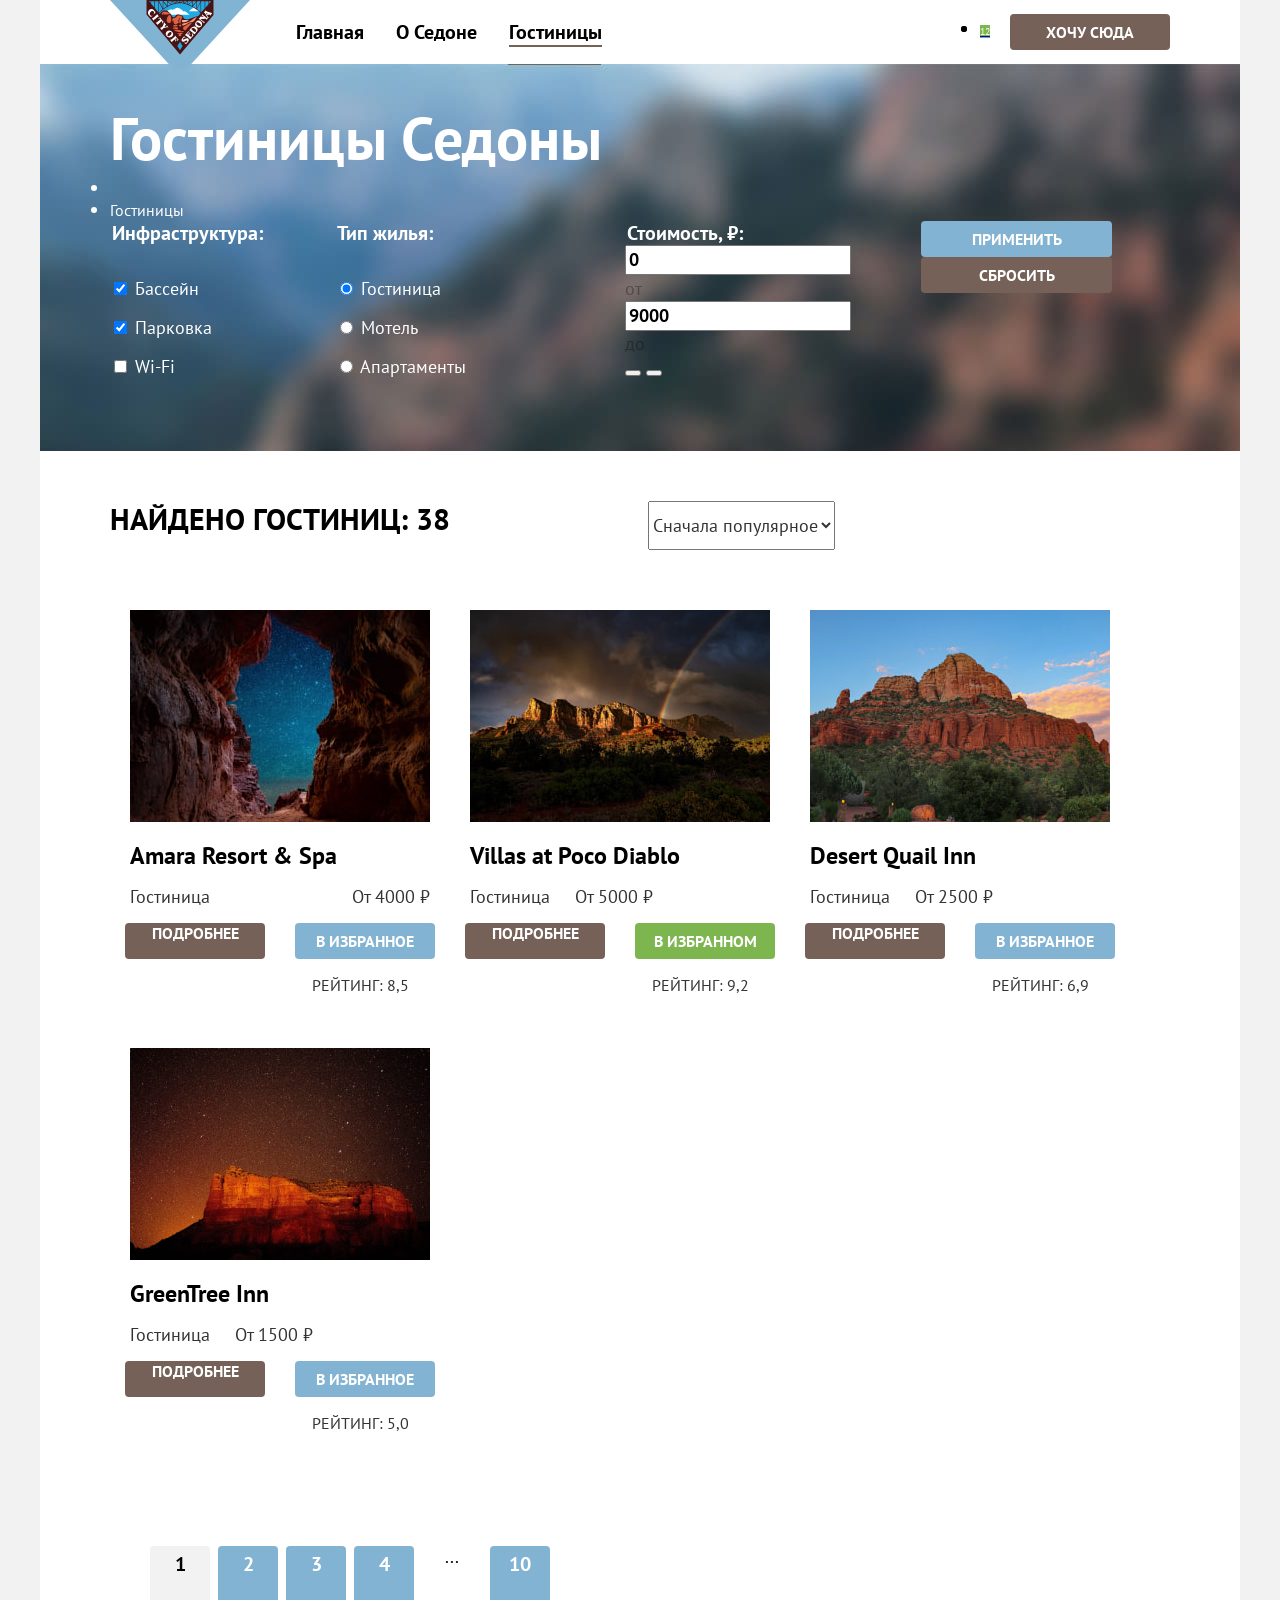
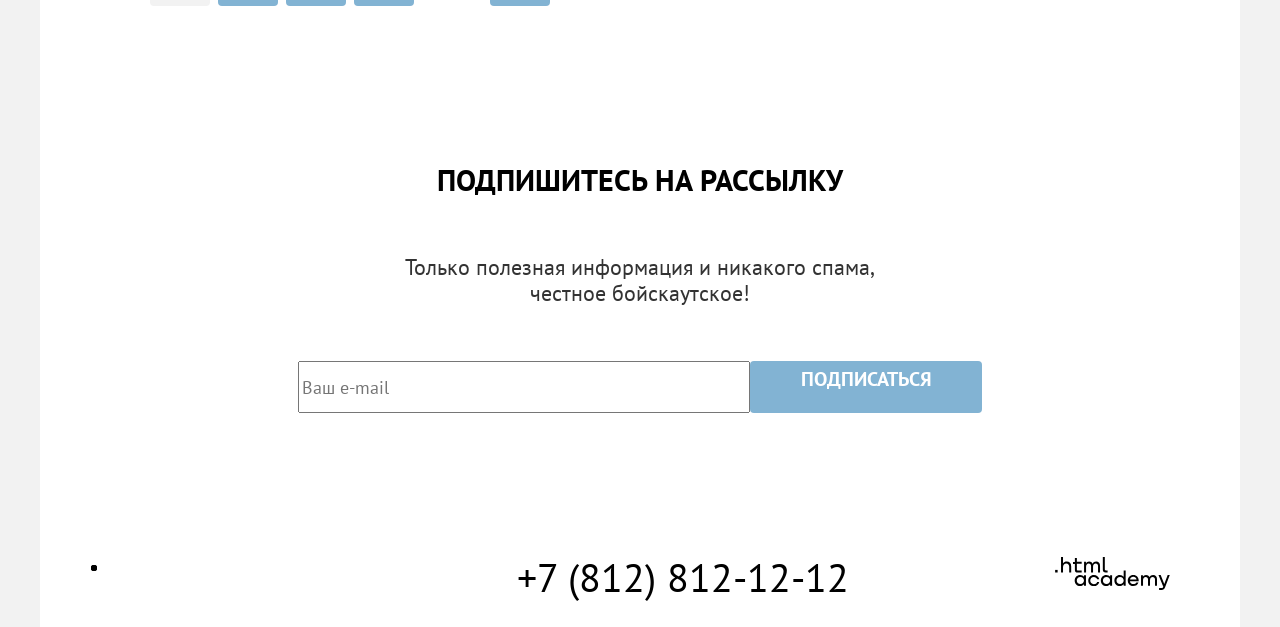
==== catalog.html @ 5e6aca80 "корректирует разметку" ====
<!DOCTYPE html>
<html lang="ru">

  <head>
    <meta charset="UTF-8">
    <meta name="viewport" content="width=!, initial-scale=1.0">
    <title>HTML Academy: Седона</title>
    <link rel="stylesheet" href="styles/styles.css">
  </head>

  <body>
    <div class="page-container">
      <header class="page-header" data-test="header">
        <nav class="navigation">
          <div class="logotype">
            <a class="logo" href="index.html">
              <img class="logo" src="images/logo.svg" width="140" height="70" alt="Логотип Седоны">
            </a>
          </div>
          <ul class="navigation-list">
            <li class="navigation-item">
              <a class="navigation-link" href="index.html">Главная</a>
            </li>
            <li class="navigation-item">
              <a class="navigation-link" href="about.html">О Седоне</a>
            </li>
            <li class="navigation-item">
              <a class="navigation-link navigation-link-current" href="catalog.html">Гостиницы</a>
            </li>
          </ul>

          <ul class="navigation-user">
            <li class="navigation-user-item">
              <a class="navigation-user-link" href="#">
                <span class="visually-hidden">Поиск</span>
              </a>
            </li>
            <li class="navigation-user-item">
              <a class="navigation-user-link" href="№">
                <span class="visually-hidden">Избранное</span>
                <span class="fovourites-number">12</span>
              </a>
            </li>
          </ul>
          <div class="button-for-header">
            <a class="button button-header" href="#">Хочу сюда</a>
          </div>
        </nav>
      </header>

      <main class="main-inner" data-test="main">
        <section class="catalog-products">
          <h1 class="catalog-products-title">Гостиницы Седоны</h1>

          <ul class="breadcrumbs-list">
            <li class="breadcrumbs-item">
              <a class="breadcrumbs-link" href="index.html" aria-label="Главная страница">
              </a>
            </li>
            <li class="breadcrumbs-item">
              <span class="breadcrumbs-link">Гостиницы</span>
            </li>
          </ul>

          <section class="filter" data-test="search">
            <h2 class="visually-hidden">Фильтр гостиниц</h2>
            <div class="filter-container">
              <form class="catalog-filter" action="https://echo.htmlacademy.ru/" method="get">
                <fieldset class="catalog-filter-group infrastructure">
                  <legend class="catalog-filter-title">Инфраструктура:</legend>
                  <ul class="catalog-filter-list">
                    <li class="catalog-filter-item">
                      <label class="control">
                        <input class="control-input" type="checkbox" name="Бассейн" checked>
                        Бассейн
                      </label>
                    </li>

                    <li class="catalog-filter-item">
                      <label class="control">
                        <input class="control-input" type="checkbox" name="Парковка" checked>
                        Парковка
                      </label>
                    </li>

                    <li class="catalog-filter-item">
                      <label class="control">
                        <input class="control-input" type="checkbox" name="Wi-Fi">
                        Wi-Fi
                      </label>
                    </li>
                  </ul>
                </fieldset>

                <fieldset class="catalog-filter-group houses-type">
                  <legend class="catalog-filter-title">Тип жилья:</legend>
                  <ul class="catalog-filter-list">
                    <li class="catalog-filter-item">
                      <label class="control">
                        <input class="control-input" type="radio" name="accommodation-type" value="Гостиница" checked>
                        Гостиница
                      </label>
                    </li>
                    <li class="catalog-filter-item">
                      <label class="control">
                        <input class="control-input" type="radio" name="accommodation-type" value="Мотель">
                        Мотель
                      </label>
                    </li>
                    <li class="catalog-filter-item">
                      <label class="control">
                        <input class="control-input" type="radio" name="accommodation-type" value="Апартаменты">
                        Апартаменты
                      </label>
                    </li>
                  </ul>
                </fieldset>

                <fieldset class="price-filter">
                  <legend class="price-filter-title">Стоимость, ₽:</legend>
                  <div class="price-input">
                    <label class="price-field">
                      <input class="price-input" type="number" name="min-price" value="0">
                      <span class="price-input-title">от</span>
                    </label>
                    <label class="price-field">
                      <input class="price-input" type="number" name="max-price" value="9000">
                      <span class="price-input-title">до</span>
                    </label>
                  </div>
                  <div class="range">
                    <div class="range scale">
                      <div class="range bar"></div>
                    </div>
                    <button class="range-toggle range-toggle-min" type="button">
                      <span class="visually-hidden">Минимальная цена</span>
                    </button>
                    <button class="range-toggle range-toggle-max" type="button">
                      <span class="visually-hidden">Максимальная цена</span>
                    </button>
                  </div>
                </fieldset>
                <div class="button-container">
                  <button class="button button-blue" type="submit">Применить</button>
                  <button class="button button-background" type="reset">Сбросить</button>
                </div>
                <div class="price-container">
                </div>
              </form>
            </div>
          </section>

        </section>

        <section class="catalog" data-test="catalog">
          <div class="catalog-sorting">
            <h2 class="title title-hotels-search">Найдено гостиниц: 38</h2>
            <select class="select-control" aria-label="Сортировка">
              <option value="popular">Сначала популярное</option>
              <option value="cheap">Сначала дешёвое</option>
              <option value="expensive">Сначала дорогое</option>
            </select>

            <a href="#" class="view-link">
              <span class="visually-hidden">Показать иконки</span>
            </a>
            <a href="#" class="view-link">
              <span class="visually-hidden">Показать карточки</span>
            </a>
            <a href="#" class="view-link">
              <span class="visually-hidden">Показать список</span>
            </a>
          </div>

          <h2 class="visually-hidden">Список гостиниц</h2>
          <ul class="product-list">
            <li class="product-card">
              <a class="product-card-link" href="product.html">
                <img class="product-card-image" src="images/hotels/hotel-1.jpg" width="300" height="212"
                  alt="Вид на небо из ущелья">
                <h3 class="product-title">Amara Resort & Spa</h3>
              </a>
              <div class="product-card-subtitle">
                <span class="product-type">Гостиница</span>
                <span class="product-card-price">От 4000 ₽</span>
              </div>
              <div class="product-button">
                <a class="product-card-button button" href="#">подробнее</a>
                <button class="product-card-button button button-blue" type="button">в избранное</button>
              </div>
              <div class="card-footer">
                <span class="visually-hidden">4 звезды</span>
                <span class="product-card-stars"></span>
                <span class="product-card-rating">Рейтинг: 8,5</span>
              </div>
            </li>

            <li class="product-card">
              <a class="product-card-link" href="product.html">
                <img class="product-card-image" src="images/hotels/hotel-2.jpg" width="300" height="212"
                  alt="Скальный массив на фоне радуги">
                <h3 class="product-title">Villas at Poco Diablo</h3>
              </a>
              <span class="product-type">Гостиница</span>
              <span class="product-card-price">От 5000 ₽</span>
              <div class="product-button">
                <a class="product-card-button button" href="#">подробнее</a>
                <button class="product-card-button button button-blue button-favourites" type="button">в
                  избранном</button>
              </div>
              <div class="card-footer">
                <span class="visually-hidden">4 звезды</span>
                <span class="product-card-stars"></span>
                <span class="product-card-rating">Рейтинг: 9,2</span>
              </div>
            </li>

            <li class="product-card">
              <a class="product-card-link" href="product.html">
                <img class="product-card-image" src="images/hotels/hotel-3.jpg" width="300" height="212"
                  alt="Вершина скалы на фоне ясного неба">
                <h3 class="product-title">Desert Quail Inn</h3>
              </a>
              <span class="product-type">Гостиница</span>
              <span class="product-card-price">От 2500 ₽</span>
              <div class="product-button">
                <a class="product-card-button button" href="#">подробнее</a>
                <button class="product-card-button button button-blue" type="button">в избранное</button>
              </div>
              <div class="card-footer">
                <span class="visually-hidden">3 звезды</span>
                <span class="product-card-stars"></span>
                <span class="product-card-rating">Рейтинг: 6,9</span>
              </div>
            </li>

            <li class="product-card">
              <a class="product-card-link" href="product.html">
                <img class="product-card-image" src="images/hotels/hotel-4.jpg" width="300" height="212"
                  alt="Вершина скалы на закате">
                <h3 class="product-title">GreenTree Inn</h3>
              </a>
              <span class="product-type">Гостиница</span>
              <span class="product-card-price">От 1500 ₽</span>
              <div class="product-button">
                <a class="product-card-button button" href="#">подробнее</a>
                <button class="product-card-button button button-blue" type="button">в избранное</button>
              </div>
              <div class="card-footer">
                <span class="visually-hidden">2 звезды</span>
                <span class="product-card-stars"></span>
                <span class="product-card-rating">Рейтинг: 5,0</span>
              </div>
            </li>
          </ul>

          <section class="pagination">
            <ul class="pagination-list">
              <li class="pagination-item pagination-item-current">
                <a class="pagination-link pagination-link-current" href="">1</a>
              </li>
              <li class="pagination-item">
                <a class="pagination-link" href="">2</a>
              </li>
              <li class="pagination-item">
                <a class="pagination-link" href="">3</a>
              </li>
              <li class="pagination-item">
                <a class="pagination-link" href="">4</a>
              </li>
              <li class="pagination-item pagination-item-dots">
                <span class="pagination-dots">...</span>
              </li>
              <li class="pagination-item">
                <a class="pagination-link" href="">10</a>
              </li>
            </ul>
          </section>
          <section class="subscription">
          <div class="subscription-title">
            <h2 class="title">Подпишитесь на рассылку</h2>
            <p class="subtitle subscription-subtitle">Только полезная информация и никакого спама, честное
              бойскаутское!
            </p>
          </div>
          <form class="subscription-form" action="https://echo.htmlacademy.ru/" method="post">
              <label class="visually-hidden" for="e-mail">Ваш e-mail</label>
              <input type="email" name="e-mail" id="e-mail" placeholder="Ваш e-mail" required>
            <button class="button button-big button-big-subscription" type="submit">Подписаться</button>
          </form>
        </section>
      </main>

        </section>
      </main>
      <footer class="page-footer" data-test="footer">
        <section class="footer-social">
          <h2 class="visually-hidden">Мы в социальных сетях</h2>
          <ul class="footer-social-list">
            <li class="footer-social-item">
              <a class="social-link" href="https://vk.com/htmlacademy">
                <span class="visually-hidden">ВКонтакте</span>
              </a>
            </li>
            <li class="footer-social-item">
              <a class="social-link" href="https://t.me/htmlacademy">
                <span class="visually-hidden">Телеграм</span>
              </a>
            </li>
            <li class="footer-social-item">
              <a class="social-link" href="https://www.youtube.com/user/htmlacademyru">
                <span class="visually-hidden">YTube</span>
              </a>
            </li>
          </ul>
        </section>

        <section class="phone">
          <h2 class="visually-hidden">Контакты</h2>
          <a class="contact-phone" href="tel:+78128121212">+7 (812) 812-12-12</a>
        </section>

        <div class="link">
          <a class="htmlacademy-link" href="https://htmlacademy.ru/intensive/htmlcss">
            <img class="logo-academy" src="images/logo-html-academy.svg" width="114.9" height="32.9"
              alt="Ссылка на HTML Academy">
          </a>
        </div>
      </footer>
    </div>
  </body>

</html>
---- styles/styles.css ----
@font-face {
  font-family: "PT Sans";
  font-style: normal;
  font-weight: 400;
  src: url("../fonts/ptsans-400.woff2") format("woff2");
  font-display: swap;
}

@font-face {
  font-family: "PT Sans";
  font-style: normal;
  font-weight: 700;
  src: url("../fonts/ptsans-700.woff2") format("woff2");
  font-display: swap;
}

*,
*::before,
*::after {
  box-sizing: border-box;
}

.visually-hidden {
  position: absolute;
  width: 1px;
  height: 1px;
  margin: -1px;
  padding: 0;
  border: 0;
  clip: rect (0 0 0 0);
  overflow: hidden;
}

html {
  height: 100%;
}

body {
  margin: 0;
  height: 100%;
  font-family: "PT Sans", sans-serif;
  font-size: 18px;
  line-height: 21px;
  font-weight: 400;
  color: #000000;
  background-color: #f2f2f2;
  text-decoration: none;
  text-transform: none;
}

.page-container {
  display: flex;

  flex-direction: column;
  min-height: 100%;
  width: 1200px;
  margin: 0 auto;
  background-color: #ffffff;
}

/* Header */
.page-header {
  display: flex;
  margin: 0 70px;
  height: 64px;
}

.logotype {
  margin-right: 30px;
}

.navigation {
  display: flex;
  width: 1200px;
  margin: 0 auto;
}

.navigation-list {
  display: flex;
  width: 450px;
  margin: 0;
  padding: 0;
  list-style: none;
}

.navigation-user {
  display: flex;
  max-width: 130px;
  margin-left: auto;
}

.fovourites-number {
  font-size: 10px;
  line-height: 10px;
  text-align: center;
  color: rgba(255, 255, 255, 1);
  background-color: rgba(125, 181, 79, 1);
}

.navigation-link {
  font-size: 20px;
  line-height: 24px;
  font-weight: 700;
  text-align: center;
  color: inherit;
  text-decoration: none;
}

.navigation-item {
  padding: 20px 16px;
}

.navigation-link-current {
  border-bottom: 2px solid #756257;
}

/* Button */
.button {
  display: inline-block;
  padding: 8px 34px;
  font-family: "PT Sans", sans-serif;
  font-size: 16px;
  line-height: 20px;
  font-weight: 700;
  text-align: center;
  vertical-align: middle;
  color: #ffffff;
  background-color: #756157;
  text-transform: uppercase;
  text-decoration: none;
  border: none;
  border-radius: 4px;
}

.button-header {
  display: flex;
  justify-content: center;
  margin: 14px 70px 14px 20px;
  margin-right: 70px;
  width: 160px;
  height: 36px;
}

.button-header {
  margin: 14px 0 14px 20px;
}

.button-blue {
  width: 191px;
  height: 36px;
  background-color: #82b3d3;
}

.button-background {
  width: 191px;
  height: 36px;
}

.button-favourites {
  background-color: #7db54f;
}

.button-big {
  display: flex;
  justify-content: center;
  margin: auto;
  width: 376px;
  height: 52px;
  font-size: 20px;
  line-height: 36px;
}

.button-big-subscription {
  margin: 0 auto;
  padding: 0;
  margin-right: 258px;
  width: 232px;
  height: 52px;
  border: 0;
  color: #ffffff;
  background-color: #82b3d3;
}

.button-container {
  display: flex;
  flex-direction: column;
  margin-right: 70px;
  margin-left: 70px;
}

.product-button {
  display: flex;
  justify-content: space-evenly;
  text-align: center;
}

.product-card-button {
   width: 140PX;
  height: 36PX;
  margin: 0 auto;
  margin-top: 16px;
  padding: 0;
}

/* Main page */
.main-container {
  flex-grow: 1;
}

.page-container {
  width: 1200px;
  margin: 0 auto;
}

.main-image {
  display: block;
  margin: 51px 371px 82px 371px;
  margin: 0 auto;
  padding: 0;
}

.invitation {
  margin: 69px 0;
}

.title {
  margin: 0 auto;
  padding: 0;
  width: 630px;
  height: 72px;
  font-size: 30px;
  line-height: 36px;
  font-weight: 700;
  text-align: center;
  text-transform: uppercase;
}

.title-light {
  color: #ffffff;
}

.subtitle {
  margin: 0 auto;
  margin-top: 25px;
   padding: 0;
  width: 670px;
  height: 26px;
  font-size: 22px;
  line-height: 26px;
  text-align: center;
  color: #333333;
}

.subtitle-search {
  width: 600px;
  height: 52px;
}

.subscription-subtitle-first-page {
  color: #ffffff;
}

/* Advantages and services*/
.advantages-list {
  display: flex;
  flex-wrap: wrap;
  margin: 0 auto;
  margin-top: 30px;
  padding: 0;
  list-style: none;
}

.advantages-item {
  width: 400px;
  height: 385px;
}

.advantages-item-with-image {
  display: flex;
  width: 1200px;
  height: 385px;
  background-color: #82b3d3;
}

.advantages-item:nth-child(2n) {
  background-color: rgba(131, 179, 211, 0.12);
}

.advantages-item:nth-child(2n+1) {
  background-color: rgba(131, 179, 211, 0.2);
}

.advantages-conteiner-light {
  width: 400px;
  height: 385px;
  background-color: #82b3d3;
}

.advantages-title,
.services-title {
  margin: 0 auto;
  padding: 102px 85px 0;
  text-align: center;
  font-size: 24px;
  line-height: 28px;
  font-weight: 700;
  text-align: center;
  color: #000000;
  text-transform: uppercase;
}

.advantages-title-light {
  color: #ffffff;
}

.advantages-description,
.services-description {
  margin: 0 auto;
  padding: 62px 85px 102px;
  text-align: center;
  color: #333333;
}

.advantages-description-light {
  color: #ffffff;
  background-color: #82b3d3;
}

.advantages-conteiner-middle {
  margin: 0;
  padding: 0;
  width: 400px;
  height: 385px;
}

.advantages-photo-city-bridge {
  order: -1;
}

.services-container {
  margin: 64px 0;
}

.title-of-container {
  width: 505px;
}

.subtitle-of-container {
  margin: 0 auto;
  margin-top: 20px;
  width: 505px;
}

.services-list {
  margin: 0;
  padding: 0;
  display: flex;
  justify-content: space-between;
  list-style: none;
}

.services-title {
  padding-top: 183px;
}

.services-description {
  padding-top: 30px;
}

.services-item:nth-child(2n+1) {
  background-color: rgba(131, 179, 211, 0.12);
}

.services-item:nth-child(2n) {
  background-color: #ffffff;
}

.search {
  display: flex;
  flex-direction: column;
  margin: auto;
}

.search-container {
  margin: 96px 304px 0;
}

.title-search {
  margin: 0 auto;
  width: 300px;
  height: 36px;
}

.subtitle-search {
  margin: 0;
  padding-top: 20px;
  width: 600px;
}

.button-search {
  margin: 54px 412px 96px;
}

/* Form */
.subscription-title-light {
  margin: 0 auto;
  padding-top: 96px;
}

.subscription-form input {
  margin: 0;
  margin-left: 258px;
  width: 452px;
  height: 52px;
  font-family: "PT Sans", sans-serif;
  font-size: 18px;
  line-height: 24px;
  text-align: middle;
  color: #000000;
}

.subscription-form {
  margin: 0 auto;
  padding-top: 54px;
  padding-bottom: 104px;
  display: flex;
  flex-direction: row;
}

.subscription-subtitle-first-page {
  margin: 0 auto;
  margin-top: 20px;
  width: 480px;
  height: 53px;
}

.subscription-title {
 margin: 0 auto;
  padding-top: 96px;
}

.subscription-subtitle {
  margin: 0 auto;
  margin-top: 20px;
  width: 480px;
  height: 53px;
}

/* Contacts */
.contact-phone {
  font-size: 40px;
  line-height: 40px;
  color: inherit;
  text-decoration: none;
  text-transform: uppercase;
}

.page-footer {
  display: flex;
  justify-content: space-between;
  padding: 40px 70px 30px;
}

.footer-social-list {
  display: flex;
  flex-direction: row;
  margin: 0 auto;
  padding: 0;
  width: 200px;
  height: 40px;
}

.logo-academy {
  margin-right: 0;
}

/* Catalog */
.catalog-products {
  padding: 35px 70px 70px;
}

.catalog-filter {
  display: flex;
}

.catalog-filter-group {
  margin: 0;
  padding: 0;
  border: none;
}

.catalog-filter-list {
  display: flex;
  flex-direction: column;
  justify-content: space-between;
  margin: 0;
  padding: 0;
  margin-top: 32px;
  list-style: none;
  width: 150px;
  height: 101px;
}

.catalog-products-title {
  margin: 0;
  font-size: 60px;
  line-height: 78px;
  font-weight: 700;
  color: #ffffff;
}

.breadcrumbs-list {
  display: inline;
  padding: 0;
  padding-top: 8px;
}

.breadcrumbs-link {
  font-size: 16px;
  line-height: 21px;
  color: #ffffff;
}

.infrastructure {
  margin: 0;
  padding: 0;
}

.houses-type {
  margin-left: 70px;
}

.price-filter {
  margin: 0;
  padding: 0;
  width: 288px;
  height: 160px;
  margin-left: 140px;
  border: none;
}

.price-field {
  font-family: "PT Sans", sans-serif;
  font-size: 18px;
  line-height: 24px;
  text-align: right;
  vertical-align: middle;
  color: #000000;
  text-decoration: none;
  text-transform: none;
}


.catalog-sorting {
  display: flex;
  flex-direction: row;
  margin: 50px 70px 40px 70px;
  padding: 0;
  height: 49px;
}

.catalog-filter-title,
.price-filter-title {
  font-size: 20px;
  line-height: 24px;
  font-weight: 700;
  color: #ffffff;
}

.catalog-filter-item {
  font-size: 18px;
  line-height: 23px;
  color: #ffffff;
}



.price-input {
   display: inline;
  font-family: "PT Sans", sans-serif;
  font-size: 18px;
  line-height: 24px;
  font-weight: 700;
  color: #000000;
}

.price-input-title {
  font-size: 18px;
  line-height: 24px;
  font-weight: 400;
  color: rgba(0, 0, 0, 0.3);
}

.select-control {
  font-family: "PT Sans", sans-serif;
  font-size: 18px;
  line-height: 21px;
  color: #333333;
}

/* Hotels */
.product-title {
  margin: 0 20px 16px 20px;
  font-family: "PT Sans", sans-serif;
  font-size: 24px;
  line-height: 28px;
  font-weight: 700;
  text-align: left;
  color: #000000;
}

.title-hotels-search {
  margin: 0;
  margin-right: 138px;
  text-align: left;
  width: 400px;
}

.product-list {
  display: flex;
  flex-wrap: wrap;
  margin-left: 70px;
  margin-right: 70px;
  padding: 0;
  list-style: none;
}

.product-card-image {
  margin: 20px 20px 16px 20px;
}

.product-card-link {
  text-decoration: none;
  text-transform: none;
}

.product-card-subtitle {
  display: flex;
}

.product-type {
  margin: 0 20px;
  text-align: start;
  width: 140px;
  color: #333333;
}

.product-card {
  width: 340px;
  height: 438px;
}


.product-card-price {
  margin: 0;
  width: 140px;
  text-align: end;
  color: #333333;
}

.card-footer {
  display: flex;
}

.product-card-stars {
   margin: 16px 20px 20px 20px;
   width: 140px;
  height: 37px;
}

.product-card-rating {
  margin: 16px 20px 20px 0;
  font-size: 16px;
  line-height: 20px;
  text-align: center;
  color: #333333;
  text-transform: uppercase;
  width: 140px;
  height: 37px;
}

/* Pagination */
.pagination-list {
   display: flex;
   flex-direction: row;
   margin: 80px 70px 60px;
  width: 1060px;
  height: 60px;
  list-style: none;
}

.pagination-link {
   font-family: "PT Sans", sans-serif;
  font-size: 20px;
  line-height: 36px;
  font-weight: 700;
  text-align: center;
  color: #ffffff;
  background-color: #82b3d3;
  vertical-align: middle;
  text-decoration: none;
  text-transform: uppercase;
}

.pagination-link-current {
  color: #000000;
  background-color: #f2f2f2;
}

.pagination-item {
  margin-right: 8px;
  width: 60px;
  height: 60px;
  text-align: center;
  border-radius: 4px;
  background-color: #82b3d3;
  }

.pagination-item-current {
  background-color: #f2f2f2;
}

.pagination-item-dots {
  background-color: #ffffff;
}

/* Background images */
.advantages-photo {
  padding: 51px 371px 82px 371px;
  height: 485px;
  color: #ffffff;
  background-color: #b46251;
  background-image: url("../images/welcome-background.jpg");
  background-size: cover;
  background-repeat: no-repeat;
  background-position: center;
}

.subscription-first-page {
  color: #ffffff;
  background-color: #82b3d3;
  background-image: url("../images/subscribe-background.jpg");
  background-size: cover;
  background-repeat: no-repeat;
  background-position: center;
}

.catalog-products {
  color: #ffffff;
  background-color: #82b3d3;
  background-image: url("../images/filter-background.jpg");
  background-size: cover;
  background-repeat: no-repeat;
}
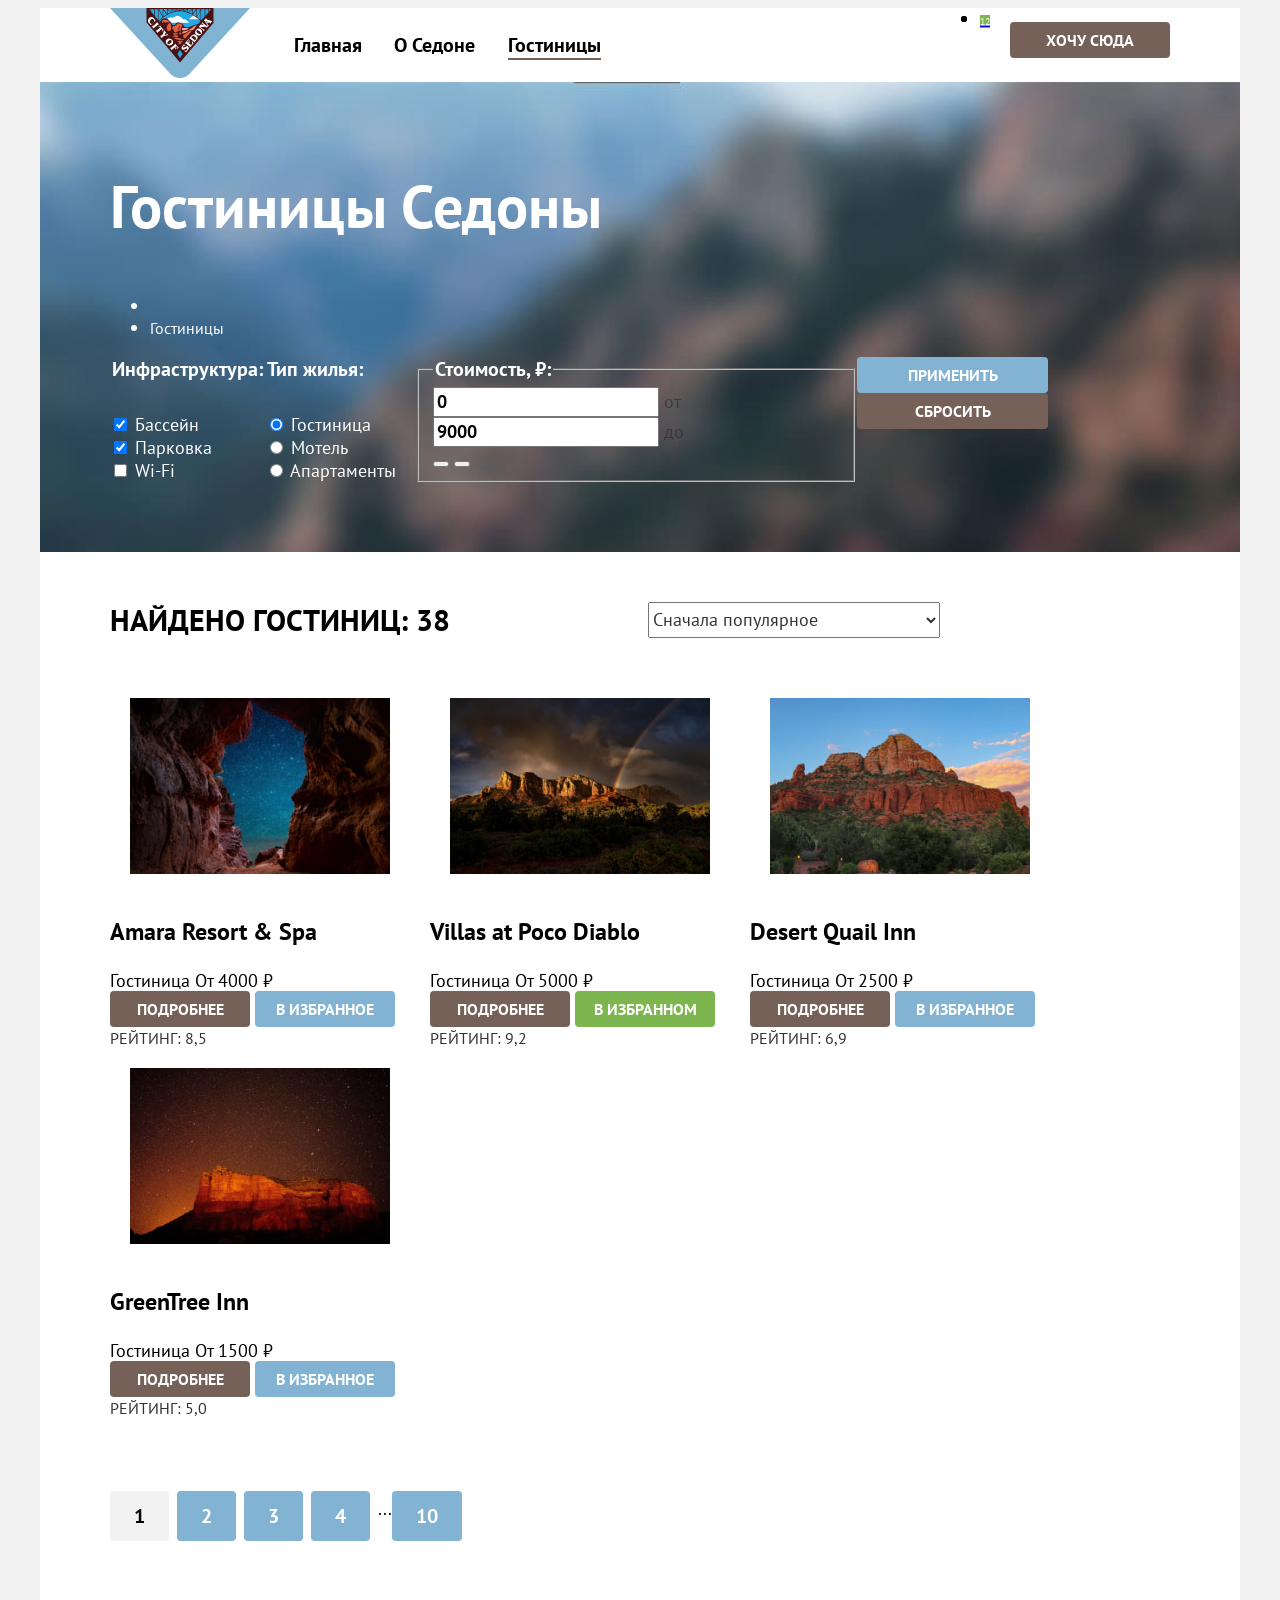
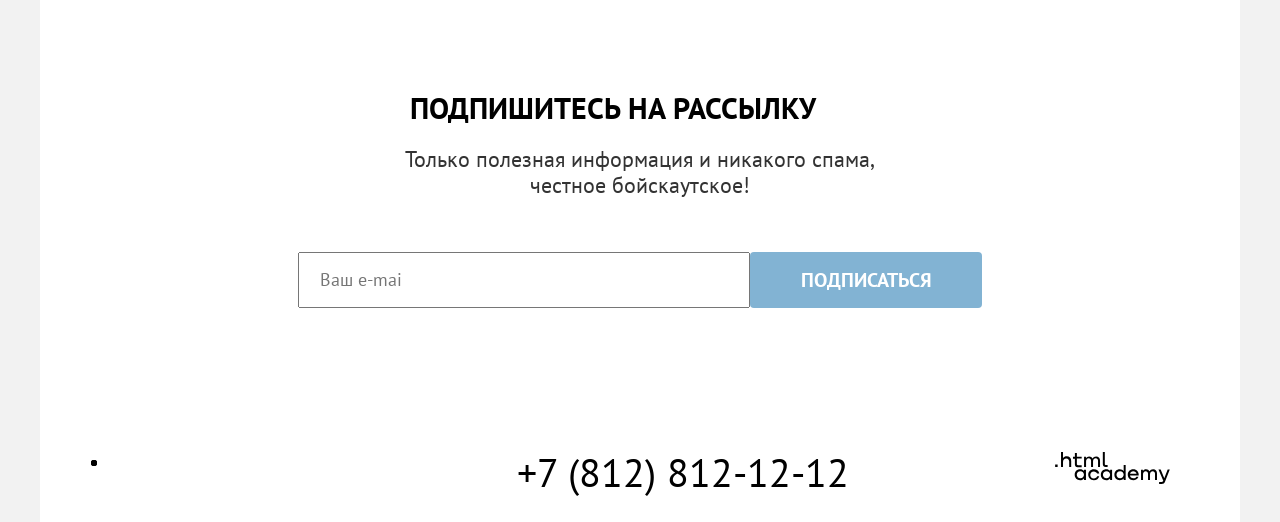
==== commit 4f746cc9: "исправляет ошибки разметки" ====
--- a/catalog.html
+++ b/catalog.html
@@ -276,7 +276,8 @@
               </li>
             </ul>
           </section>
-          <section class="subscription">
+        </section>
+        <section class="subscription">
           <div class="subscription-title">
             <h2 class="title">Подпишитесь на рассылку</h2>
             <p class="subtitle subscription-subtitle">Только полезная информация и никакого спама, честное
@@ -284,14 +285,15 @@
             </p>
           </div>
           <form class="subscription-form" action="https://echo.htmlacademy.ru/" method="post">
-              <label class="visually-hidden" for="e-mail">Ваш e-mail</label>
-              <input type="email" name="e-mail" id="e-mail" placeholder="Ваш e-mail" required>
+            <label class="visually-hidden" for="e-mail">Ваш e-mail</label>
+            <input type="email" name="e-mail" id="e-mail" placeholder="Ваш e-mail" required>
             <button class="button button-big button-big-subscription" type="submit">Подписаться</button>
           </form>
         </section>
+
       </main>
 
-        </section>
+      </section>
       </main>
       <footer class="page-footer" data-test="footer">
         <section class="footer-social">
--- a/styles/styles.css
+++ b/styles/styles.css
@@ -36,8 +36,6 @@
 }
 
 body {
-  margin: 0;
-  height: 100%;
   font-family: "PT Sans", sans-serif;
   font-size: 18px;
   line-height: 21px;
@@ -50,7 +48,6 @@
 
 .page-container {
   display: flex;
-
   flex-direction: column;
   min-height: 100%;
   width: 1200px;
@@ -62,10 +59,10 @@
 .page-header {
   display: flex;
   margin: 0 70px;
-  height: 64px;
 }
 
 .logotype {
+  width: 138px;
   margin-right: 30px;
 }
 
@@ -77,7 +74,9 @@
 
 .navigation-list {
   display: flex;
-  width: 450px;
+  justify-content: space-around;
+  align-items: center;
+  width: 339px;
   margin: 0;
   padding: 0;
   list-style: none;
@@ -85,14 +84,14 @@
 
 .navigation-user {
   display: flex;
-  max-width: 130px;
+  max-width: 88px;
+  margin: 0;
   margin-left: auto;
 }
 
 .fovourites-number {
   font-size: 10px;
   line-height: 10px;
-  text-align: center;
   color: rgba(255, 255, 255, 1);
   background-color: rgba(125, 181, 79, 1);
 }
@@ -106,10 +105,6 @@
   text-decoration: none;
 }
 
-.navigation-item {
-  padding: 20px 16px;
-}
-
 .navigation-link-current {
   border-bottom: 2px solid #756257;
 }
@@ -117,13 +112,12 @@
 /* Button */
 .button {
   display: inline-block;
-  padding: 8px 34px;
+  padding: 8px;
   font-family: "PT Sans", sans-serif;
   font-size: 16px;
   line-height: 20px;
   font-weight: 700;
   text-align: center;
-  vertical-align: middle;
   color: #ffffff;
   background-color: #756157;
   text-transform: uppercase;
@@ -133,27 +127,21 @@
 }
 
 .button-header {
-  display: flex;
-  justify-content: center;
-  margin: 14px 70px 14px 20px;
-  margin-right: 70px;
   width: 160px;
-  height: 36px;
-}
-
-.button-header {
-  margin: 14px 0 14px 20px;
+}
+
+.button-for-header {
+  padding: 14px 0;
+  margin-left: 20px;
 }
 
 .button-blue {
   width: 191px;
-  height: 36px;
   background-color: #82b3d3;
 }
 
 .button-background {
   width: 191px;
-  height: 36px;
 }
 
 .button-favourites {
@@ -161,45 +149,25 @@
 }
 
 .button-big {
-  display: flex;
-  justify-content: center;
-  margin: auto;
-  width: 376px;
-  height: 52px;
   font-size: 20px;
   line-height: 36px;
 }
 
+.button-search {
+  display: block;
+  margin: 0 auto;
+  width: 376px;
+  text-align: center;
+}
+
 .button-big-subscription {
-  margin: 0 auto;
-  padding: 0;
-  margin-right: 258px;
   width: 232px;
-  height: 52px;
-  border: 0;
-  color: #ffffff;
-  background-color: #82b3d3;
-}
-
-.button-container {
-  display: flex;
-  flex-direction: column;
-  margin-right: 70px;
-  margin-left: 70px;
-}
-
-.product-button {
-  display: flex;
-  justify-content: space-evenly;
-  text-align: center;
+  color: #ffffff;
+  background-color: #82b3d3;
 }
 
 .product-card-button {
-   width: 140PX;
-  height: 36PX;
-  margin: 0 auto;
-  margin-top: 16px;
-  padding: 0;
+  width: 140px;
 }
 
 /* Main page */
@@ -207,27 +175,14 @@
   flex-grow: 1;
 }
 
-.page-container {
-  width: 1200px;
-  margin: 0 auto;
-}
-
-.main-image {
-  display: block;
-  margin: 51px 371px 82px 371px;
-  margin: 0 auto;
-  padding: 0;
-}
-
 .invitation {
-  margin: 69px 0;
+  padding: 69px 274px;
 }
 
 .title {
-  margin: 0 auto;
+  margin: 0;
   padding: 0;
   width: 630px;
-  height: 72px;
   font-size: 30px;
   line-height: 36px;
   font-weight: 700;
@@ -236,15 +191,14 @@
 }
 
 .title-light {
+  margin: 0 auto;
   color: #ffffff;
 }
 
 .subtitle {
-  margin: 0 auto;
-  margin-top: 25px;
-   padding: 0;
+  margin: 0;
+  padding: 0;
   width: 670px;
-  height: 26px;
   font-size: 22px;
   line-height: 26px;
   text-align: center;
@@ -253,11 +207,19 @@
 
 .subtitle-search {
   width: 600px;
-  height: 52px;
 }
 
 .subscription-subtitle-first-page {
-  color: #ffffff;
+  margin: 0 auto;
+  margin-top: 20px;
+  width: 480px;
+  color: #ffffff;
+}
+
+.subscription-subtitle {
+  margin: 0 auto;
+  margin-top: 20px;
+  width: 480px;
 }
 
 /* Advantages and services*/
@@ -265,21 +227,22 @@
   display: flex;
   flex-wrap: wrap;
   margin: 0 auto;
-  margin-top: 30px;
   padding: 0;
   list-style: none;
 }
 
 .advantages-item {
   width: 400px;
-  height: 385px;
 }
 
 .advantages-item-with-image {
   display: flex;
   width: 1200px;
-  height: 385px;
-  background-color: #82b3d3;
+  background-color: #82b3d3;
+}
+
+.image {
+display: block;
 }
 
 .advantages-item:nth-child(2n) {
@@ -292,19 +255,18 @@
 
 .advantages-conteiner-light {
   width: 400px;
-  height: 385px;
+  padding: 102px 85px;
+  text-align: center;
   background-color: #82b3d3;
 }
 
 .advantages-title,
 .services-title {
-  margin: 0 auto;
-  padding: 102px 85px 0;
-  text-align: center;
+  margin: 0;
+  padding-bottom: 62px;
   font-size: 24px;
   line-height: 28px;
   font-weight: 700;
-  text-align: center;
   color: #000000;
   text-transform: uppercase;
 }
@@ -315,22 +277,19 @@
 
 .advantages-description,
 .services-description {
-  margin: 0 auto;
-  padding: 62px 85px 102px;
-  text-align: center;
   color: #333333;
 }
 
 .advantages-description-light {
+  margin: 0;
   color: #ffffff;
   background-color: #82b3d3;
 }
 
 .advantages-conteiner-middle {
-  margin: 0;
-  padding: 0;
+  padding: 112px 85px;
+  text-align: center;
   width: 400px;
-  height: 385px;
 }
 
 .advantages-photo-city-bridge {
@@ -338,7 +297,8 @@
 }
 
 .services-container {
-  margin: 64px 0;
+  margin: 0 auto;
+  padding: 64px 347px;
 }
 
 .title-of-container {
@@ -346,24 +306,29 @@
 }
 
 .subtitle-of-container {
-  margin: 0 auto;
-  margin-top: 20px;
-  width: 505px;
+  margin: 0;
+  padding-top: 20px;
+  width: 490px;
 }
 
 .services-list {
   margin: 0;
   padding: 0;
   display: flex;
-  justify-content: space-between;
   list-style: none;
 }
 
+.services-item {
+  padding: 183px 85px 81px;
+  text-align: center;
+}
+
 .services-title {
-  padding-top: 183px;
+  padding: 0;
 }
 
 .services-description {
+  margin: 0;
   padding-top: 30px;
 }
 
@@ -376,80 +341,47 @@
 }
 
 .search {
-  display: flex;
-  flex-direction: column;
-  margin: auto;
-}
-
-.search-container {
-  margin: 96px 304px 0;
+  padding: 96px 304px;
 }
 
 .title-search {
-  margin: 0 auto;
-  width: 300px;
-  height: 36px;
+  margin: 0;
 }
 
 .subtitle-search {
   margin: 0;
   padding-top: 20px;
-  width: 600px;
-}
-
-.button-search {
-  margin: 54px 412px 96px;
+  padding-bottom: 54px;
 }
 
 /* Form */
+.subscription {
+  padding: 96px 258px 104px;
+}
+
 .subscription-title-light {
-  margin: 0 auto;
-  padding-top: 96px;
+  margin: 0;
 }
 
 .subscription-form input {
-  margin: 0;
-  margin-left: 258px;
+  padding: 14px 345px 14px 20px;
   width: 452px;
-  height: 52px;
   font-family: "PT Sans", sans-serif;
   font-size: 18px;
   line-height: 24px;
-  text-align: middle;
   color: #000000;
 }
 
 .subscription-form {
-  margin: 0 auto;
-  padding-top: 54px;
-  padding-bottom: 104px;
-  display: flex;
-  flex-direction: row;
-}
-
-.subscription-subtitle-first-page {
-  margin: 0 auto;
-  margin-top: 20px;
-  width: 480px;
-  height: 53px;
-}
-
-.subscription-title {
- margin: 0 auto;
-  padding-top: 96px;
-}
-
-.subscription-subtitle {
-  margin: 0 auto;
-  margin-top: 20px;
-  width: 480px;
-  height: 53px;
+  display: flex;
+  margin-top: 54px;
 }
 
 /* Contacts */
 .contact-phone {
   font-size: 40px;
   line-height: 40px;
+  width: 331px;
   color: inherit;
   text-decoration: none;
   text-transform: uppercase;
@@ -475,6 +407,10 @@
 }
 
 /* Catalog */
+.catalog {
+  padding: 50px 70px 60px;
+}
+
 .catalog-products {
   padding: 35px 70px 70px;
 }
@@ -498,21 +434,13 @@
   margin-top: 32px;
   list-style: none;
   width: 150px;
-  height: 101px;
 }
 
 .catalog-products-title {
-  margin: 0;
   font-size: 60px;
   line-height: 78px;
   font-weight: 700;
   color: #ffffff;
-}
-
-.breadcrumbs-list {
-  display: inline;
-  padding: 0;
-  padding-top: 8px;
 }
 
 .breadcrumbs-link {
@@ -521,42 +449,19 @@
   color: #ffffff;
 }
 
-.infrastructure {
-  margin: 0;
-  padding: 0;
-}
-
-.houses-type {
-  margin-left: 70px;
-}
-
-.price-filter {
-  margin: 0;
-  padding: 0;
-  width: 288px;
-  height: 160px;
-  margin-left: 140px;
-  border: none;
-}
-
 .price-field {
   font-family: "PT Sans", sans-serif;
   font-size: 18px;
   line-height: 24px;
   text-align: right;
-  vertical-align: middle;
   color: #000000;
   text-decoration: none;
   text-transform: none;
 }
 
-
 .catalog-sorting {
   display: flex;
-  flex-direction: row;
-  margin: 50px 70px 40px 70px;
-  padding: 0;
-  height: 49px;
+  padding: 0;
 }
 
 .catalog-filter-title,
@@ -573,10 +478,7 @@
   color: #ffffff;
 }
 
-
-
 .price-input {
-   display: inline;
   font-family: "PT Sans", sans-serif;
   font-size: 18px;
   line-height: 24px;
@@ -600,33 +502,42 @@
 
 /* Hotels */
 .product-title {
-  margin: 0 20px 16px 20px;
   font-family: "PT Sans", sans-serif;
   font-size: 24px;
   line-height: 28px;
   font-weight: 700;
-  text-align: left;
   color: #000000;
 }
 
 .title-hotels-search {
-  margin: 0;
   margin-right: 138px;
   text-align: left;
   width: 400px;
 }
 
+.select-control {
+  margin-right: 70px;
+  width: 292px;
+}
+
 .product-list {
   display: flex;
   flex-wrap: wrap;
-  margin-left: 70px;
-  margin-right: 70px;
+  margin: 40px 0;
   padding: 0;
   list-style: none;
 }
 
+.product-card {
+  margin-right: 20px;
+}
+
+.product-card:nth-child(3n) {
+  margin-right: 0;
+}
+
 .product-card-image {
-  margin: 20px 20px 16px 20px;
+  padding: 20px 20px 16px;
 }
 
 .product-card-link {
@@ -634,89 +545,44 @@
   text-transform: none;
 }
 
-.product-card-subtitle {
-  display: flex;
-}
-
-.product-type {
-  margin: 0 20px;
-  text-align: start;
-  width: 140px;
-  color: #333333;
-}
-
-.product-card {
-  width: 340px;
-  height: 438px;
-}
-
-
-.product-card-price {
-  margin: 0;
-  width: 140px;
-  text-align: end;
-  color: #333333;
-}
-
-.card-footer {
-  display: flex;
-}
-
-.product-card-stars {
-   margin: 16px 20px 20px 20px;
-   width: 140px;
-  height: 37px;
-}
-
 .product-card-rating {
-  margin: 16px 20px 20px 0;
   font-size: 16px;
   line-height: 20px;
   text-align: center;
   color: #333333;
   text-transform: uppercase;
   width: 140px;
-  height: 37px;
 }
 
 /* Pagination */
 .pagination-list {
-   display: flex;
-   flex-direction: row;
-   margin: 80px 70px 60px;
+  display: flex;
+  padding: 0;
+  padding-top: 40px;
+  margin: 0;
   width: 1060px;
+  list-style: none;
+}
+
+.pagination-link {
+  margin-right: 8px;
+  padding: 12px 24px;
+  min-width: 60px;
   height: 60px;
-  list-style: none;
-}
-
-.pagination-link {
-   font-family: "PT Sans", sans-serif;
+  text-align: center;
+  font-family: "PT Sans", sans-serif;
   font-size: 20px;
   line-height: 36px;
   font-weight: 700;
-  text-align: center;
-  color: #ffffff;
-  background-color: #82b3d3;
-  vertical-align: middle;
+  color: #ffffff;
+  background-color: #82b3d3;
+  border-radius: 4px;
   text-decoration: none;
   text-transform: uppercase;
 }
 
 .pagination-link-current {
   color: #000000;
-  background-color: #f2f2f2;
-}
-
-.pagination-item {
-  margin-right: 8px;
-  width: 60px;
-  height: 60px;
-  text-align: center;
-  border-radius: 4px;
-  background-color: #82b3d3;
-  }
-
-.pagination-item-current {
   background-color: #f2f2f2;
 }
 
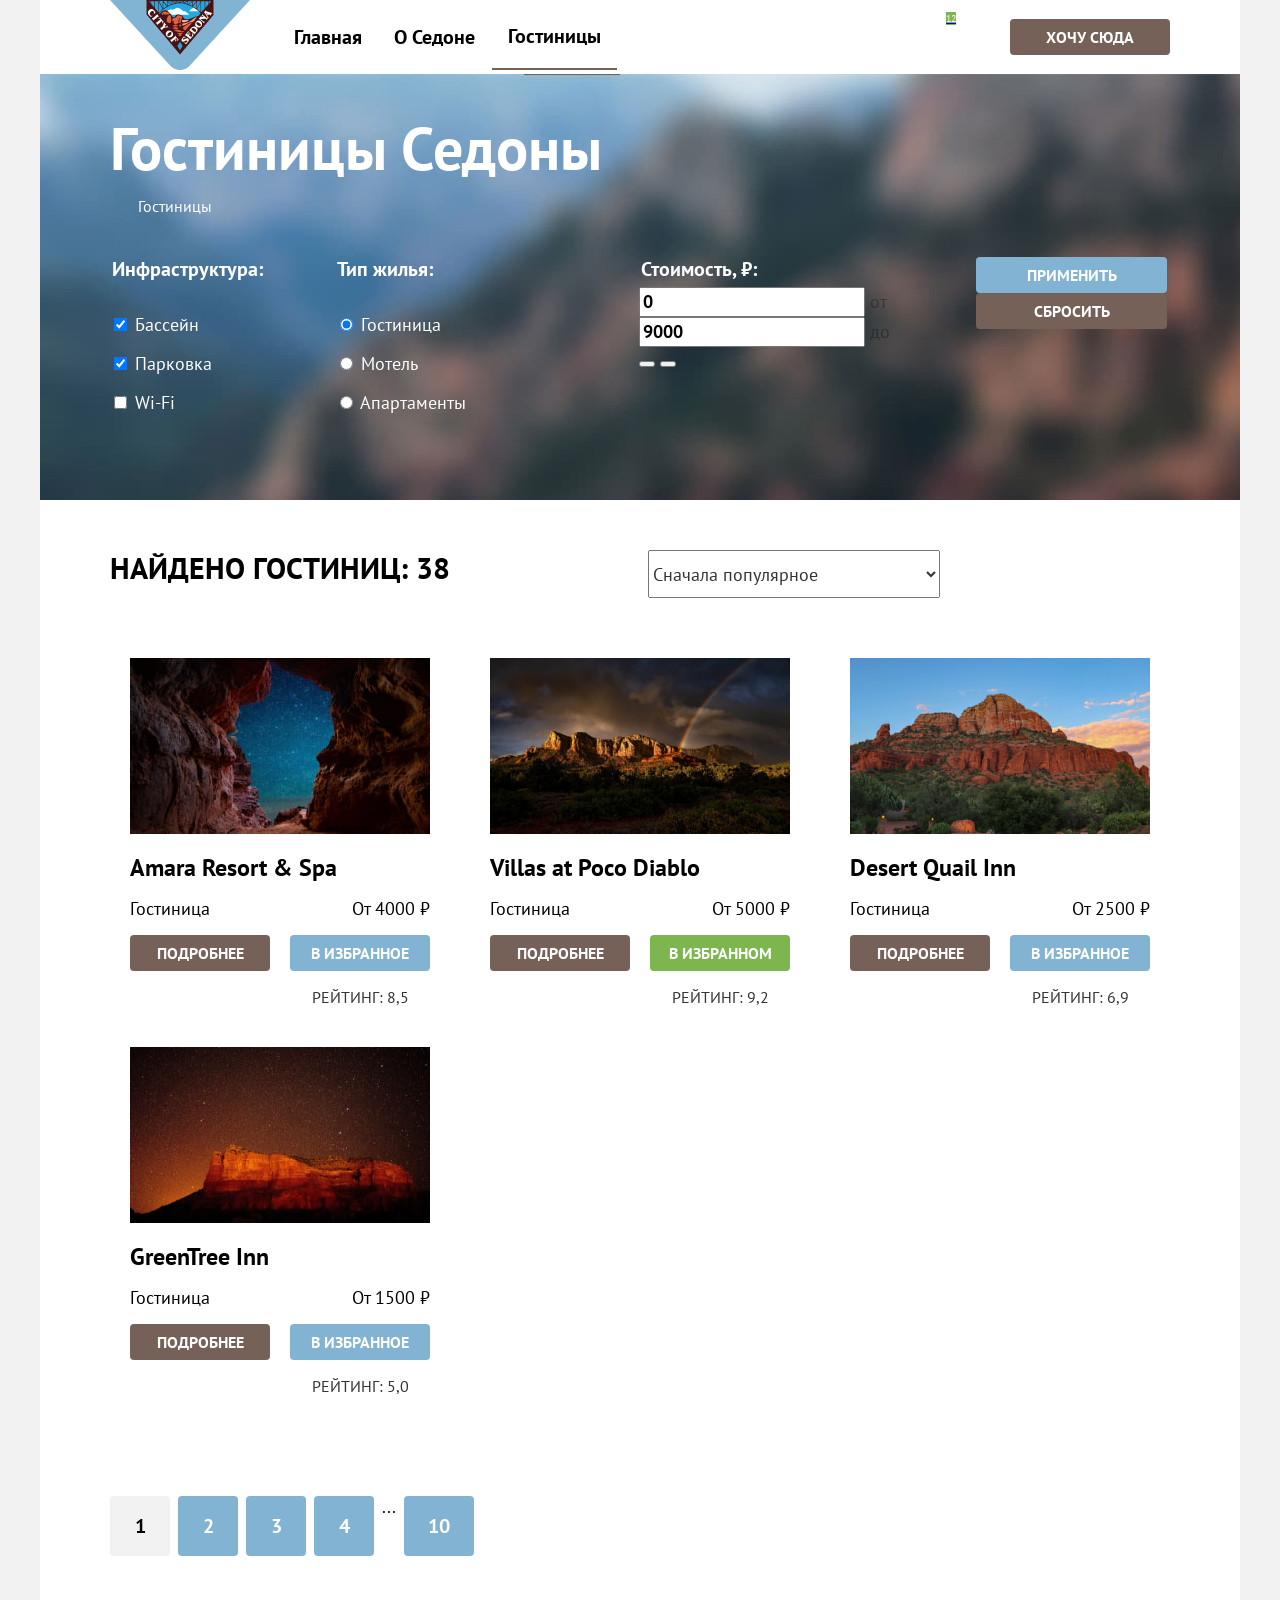
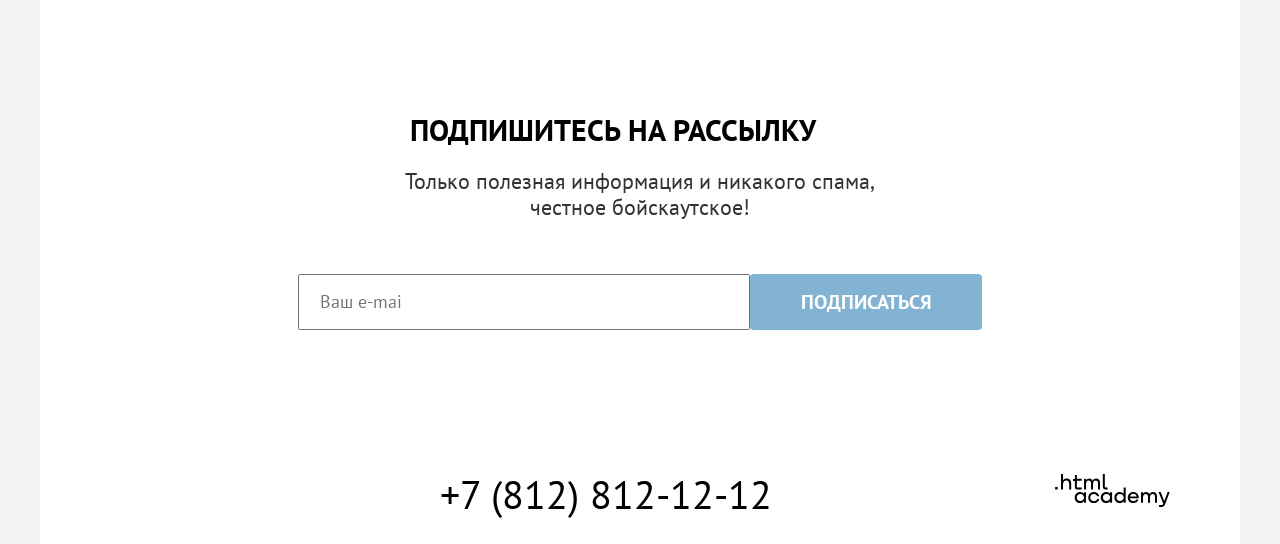
==== commit b1e94395: "добавляет микросетки" ====
--- a/catalog.html
+++ b/catalog.html
@@ -201,8 +201,10 @@
                   alt="Скальный массив на фоне радуги">
                 <h3 class="product-title">Villas at Poco Diablo</h3>
               </a>
+               <div class="product-card-subtitle">
               <span class="product-type">Гостиница</span>
               <span class="product-card-price">От 5000 ₽</span>
+              </div>
               <div class="product-button">
                 <a class="product-card-button button" href="#">подробнее</a>
                 <button class="product-card-button button button-blue button-favourites" type="button">в
@@ -221,8 +223,10 @@
                   alt="Вершина скалы на фоне ясного неба">
                 <h3 class="product-title">Desert Quail Inn</h3>
               </a>
+               <div class="product-card-subtitle">
               <span class="product-type">Гостиница</span>
               <span class="product-card-price">От 2500 ₽</span>
+              </div>
               <div class="product-button">
                 <a class="product-card-button button" href="#">подробнее</a>
                 <button class="product-card-button button button-blue" type="button">в избранное</button>
@@ -240,8 +244,10 @@
                   alt="Вершина скалы на закате">
                 <h3 class="product-title">GreenTree Inn</h3>
               </a>
+               <div class="product-card-subtitle">
               <span class="product-type">Гостиница</span>
               <span class="product-card-price">От 1500 ₽</span>
+              </div>
               <div class="product-button">
                 <a class="product-card-button button" href="#">подробнее</a>
                 <button class="product-card-button button button-blue" type="button">в избранное</button>
--- a/styles/styles.css
+++ b/styles/styles.css
@@ -36,14 +36,13 @@
 }
 
 body {
+  margin: 0;
   font-family: "PT Sans", sans-serif;
   font-size: 18px;
   line-height: 21px;
   font-weight: 400;
   color: #000000;
   background-color: #f2f2f2;
-  text-decoration: none;
-  text-transform: none;
 }
 
 .page-container {
@@ -57,8 +56,7 @@
 
 /* Header */
 .page-header {
-  display: flex;
-  margin: 0 70px;
+  padding: 0 70px;
 }
 
 .logotype {
@@ -68,12 +66,13 @@
 
 .navigation {
   display: flex;
-  width: 1200px;
-  margin: 0 auto;
+  align-items: center;
+  width: 1060px;
 }
 
 .navigation-list {
   display: flex;
+  flex-wrap: wrap;
   justify-content: space-around;
   align-items: center;
   width: 339px;
@@ -84,9 +83,17 @@
 
 .navigation-user {
   display: flex;
-  max-width: 88px;
+  max-width: 200px;
   margin: 0;
   margin-left: auto;
+}
+
+.navigation-user-item {
+  margin: 0;
+  padding: 0;
+  list-style-type: none;
+  min-height: 64px;
+  min-width: 44px;
 }
 
 .fovourites-number {
@@ -97,6 +104,8 @@
 }
 
 .navigation-link {
+  display: block;
+  padding: 20px 16px;
   font-size: 20px;
   line-height: 24px;
   font-weight: 700;
@@ -131,13 +140,16 @@
 }
 
 .button-for-header {
-  padding: 14px 0;
   margin-left: 20px;
 }
 
 .button-blue {
   width: 191px;
   background-color: #82b3d3;
+}
+
+.button-container {
+  margin-left: 70px;
 }
 
 .button-background {
@@ -166,6 +178,12 @@
   background-color: #82b3d3;
 }
 
+.product-button {
+  display: flex;
+  justify-content: space-between;
+  margin: 0 20px 16px;
+}
+
 .product-card-button {
   width: 140px;
 }
@@ -203,6 +221,10 @@
   line-height: 26px;
   text-align: center;
   color: #333333;
+}
+
+.subtitle-advantages {
+  margin-top: 25px;
 }
 
 .subtitle-search {
@@ -242,7 +264,7 @@
 }
 
 .image {
-display: block;
+  display: block;
 }
 
 .advantages-item:nth-child(2n) {
@@ -277,13 +299,12 @@
 
 .advantages-description,
 .services-description {
+  margin: 0;
   color: #333333;
 }
 
 .advantages-description-light {
-  margin: 0;
-  color: #ffffff;
-  background-color: #82b3d3;
+  color: #ffffff;
 }
 
 .advantages-conteiner-middle {
@@ -350,8 +371,8 @@
 
 .subtitle-search {
   margin: 0;
-  padding-top: 20px;
-  padding-bottom: 54px;
+  margin-top: 20px;
+  margin-bottom: 54px;
 }
 
 /* Form */
@@ -395,11 +416,12 @@
 
 .footer-social-list {
   display: flex;
-  flex-direction: row;
-  margin: 0 auto;
-  padding: 0;
-  width: 200px;
-  height: 40px;
+  flex-wrap: wrap;
+  margin: 0;
+  padding: 0;
+  list-style-type: none;
+  min-width: 47px;
+  min-height: 18px;
 }
 
 .logo-academy {
@@ -430,23 +452,39 @@
   flex-direction: column;
   justify-content: space-between;
   margin: 0;
-  padding: 0;
   margin-top: 32px;
+  padding: 0;
   list-style: none;
   width: 150px;
 }
 
 .catalog-products-title {
+  margin: 0;
+  margin-bottom: 8px;
+  padding: 0;
   font-size: 60px;
   line-height: 78px;
   font-weight: 700;
   color: #ffffff;
 }
 
+.breadcrumbs-list {
+  display: flex;
+  margin: 0;
+  padding: 0;
+  list-style-type: none;
+}
+
 .breadcrumbs-link {
+  margin-right: 28px;
+  min-width: 13px;
   font-size: 16px;
   line-height: 21px;
   color: #ffffff;
+}
+
+.filter-container {
+  margin-top: 40px;
 }
 
 .price-field {
@@ -464,6 +502,15 @@
   padding: 0;
 }
 
+.view-link {
+  width: 48px;
+  height: 48px;
+ }
+
+.view-link:not(:last-child) {
+   margin-right: 8px;
+}
+
 .catalog-filter-title,
 .price-filter-title {
   font-size: 20px;
@@ -473,9 +520,19 @@
 }
 
 .catalog-filter-item {
+  padding-bottom: 16px;
   font-size: 18px;
   line-height: 23px;
   color: #ffffff;
+}
+
+.houses-type {
+  margin-left: 70px;
+}
+
+.price-filter {
+  margin-left: 140px;
+  border: none;
 }
 
 .price-input {
@@ -494,6 +551,8 @@
 }
 
 .select-control {
+  margin-right: 70px;
+  width: 292px;
   font-family: "PT Sans", sans-serif;
   font-size: 18px;
   line-height: 21px;
@@ -502,12 +561,44 @@
 
 /* Hotels */
 .product-title {
+  margin: 0 20px 16px;
   font-family: "PT Sans", sans-serif;
   font-size: 24px;
   line-height: 28px;
   font-weight: 700;
   color: #000000;
 }
+
+.product-card-subtitle {
+  display: flex;
+  justify-content: space-between;
+  margin: 0 20px 16px;
+}
+
+.product-type {
+  max-width: 140px;
+  margin-right: 20px;
+}
+
+.product-card-stars,
+.product-card-rating {
+  max-width: 140px;
+}
+
+.product-card-stars {
+  margin-right: 20px;
+}
+
+.product-card-price {
+ max-width: 140px;
+}
+
+.card-footer {
+  display: flex;
+  justify-content: space-between;
+  margin: 0 20px 20px;
+}
+
 
 .title-hotels-search {
   margin-right: 138px;
@@ -515,11 +606,6 @@
   width: 400px;
 }
 
-.select-control {
-  margin-right: 70px;
-  width: 292px;
-}
-
 .product-list {
   display: flex;
   flex-wrap: wrap;
@@ -538,6 +624,7 @@
 
 .product-card-image {
   padding: 20px 20px 16px;
+  width: 340px;
 }
 
 .product-card-link {
@@ -565,7 +652,7 @@
 }
 
 .pagination-link {
-  margin-right: 8px;
+  display: inline-block;
   padding: 12px 24px;
   min-width: 60px;
   height: 60px;
@@ -579,6 +666,10 @@
   border-radius: 4px;
   text-decoration: none;
   text-transform: uppercase;
+}
+
+.pagination-item:not(:last-child) {
+  margin-right: 8px;
 }
 
 .pagination-link-current {
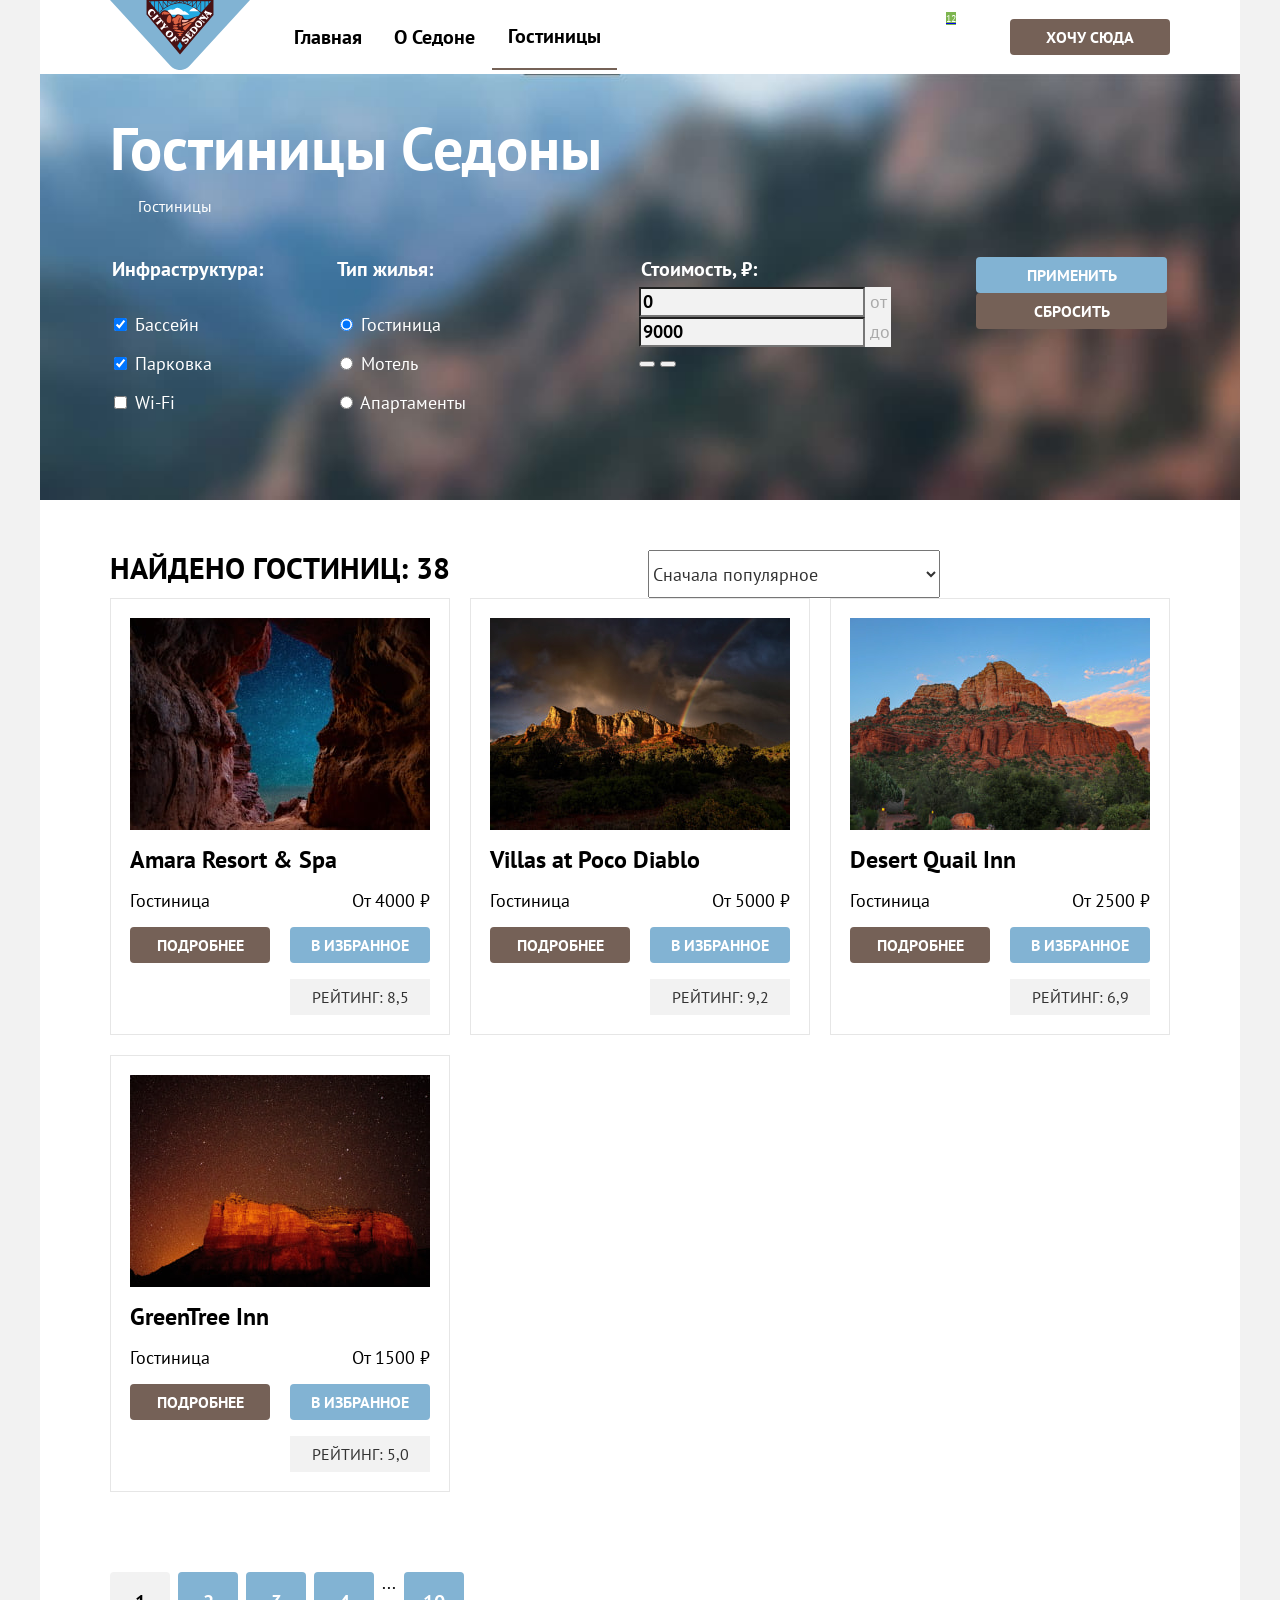
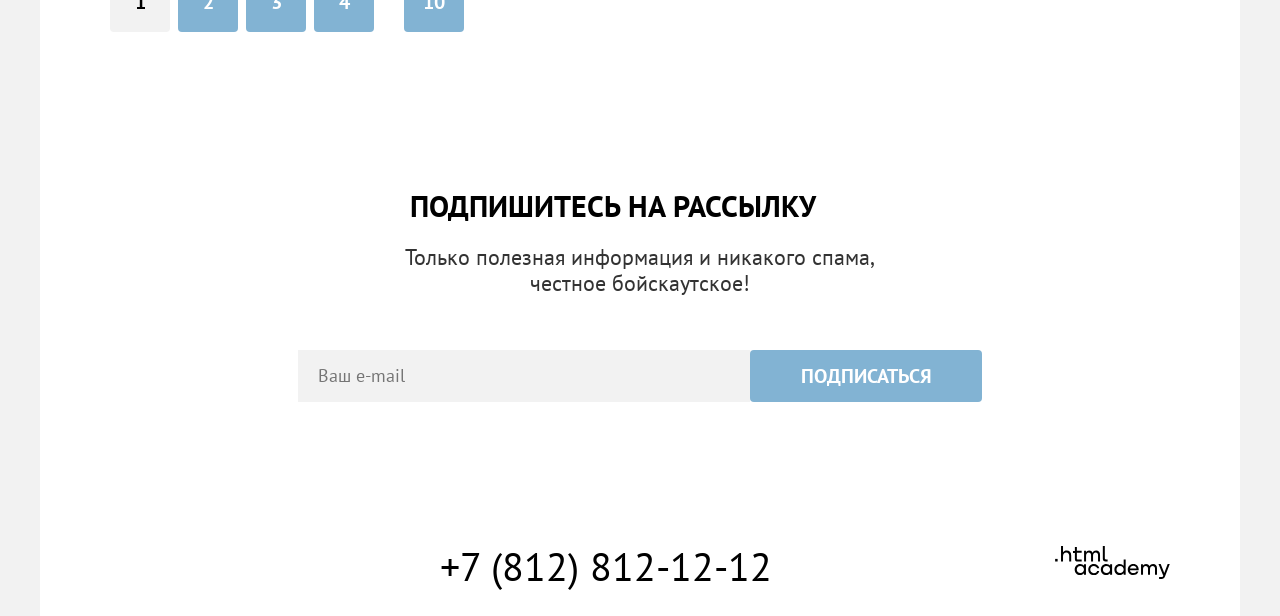
==== commit c7baee5b: "Add files via upload делает грид разметку каталога" ====
--- a/catalog.html
+++ b/catalog.html
@@ -175,113 +175,96 @@
           <h2 class="visually-hidden">Список гостиниц</h2>
           <ul class="product-list">
             <li class="product-card">
-              <a class="product-card-link" href="product.html">
-                <img class="product-card-image" src="images/hotels/hotel-1.jpg" width="300" height="212"
-                  alt="Вид на небо из ущелья">
-                <h3 class="product-title">Amara Resort & Spa</h3>
-              </a>
-              <div class="product-card-subtitle">
+              <img class="product-card-image" src="images/hotels/hotel-1.jpg" width="300" height="212"
+                alt="Вершина скалы на закате">
+              <h3 class="product-title">Amara Resort & Spa</h3>
+              <div class="product-card-container">
                 <span class="product-type">Гостиница</span>
                 <span class="product-card-price">От 4000 ₽</span>
-              </div>
-              <div class="product-button">
                 <a class="product-card-button button" href="#">подробнее</a>
                 <button class="product-card-button button button-blue" type="button">в избранное</button>
-              </div>
-              <div class="card-footer">
-                <span class="visually-hidden">4 звезды</span>
-                <span class="product-card-stars"></span>
+                <div class="card-footer">
+                  <span class="visually-hidden">4 звезды</span>
+                  <span class="product-card-stars"></span>
+                </div>
                 <span class="product-card-rating">Рейтинг: 8,5</span>
               </div>
             </li>
 
             <li class="product-card">
-              <a class="product-card-link" href="product.html">
-                <img class="product-card-image" src="images/hotels/hotel-2.jpg" width="300" height="212"
-                  alt="Скальный массив на фоне радуги">
-                <h3 class="product-title">Villas at Poco Diablo</h3>
-              </a>
-               <div class="product-card-subtitle">
-              <span class="product-type">Гостиница</span>
-              <span class="product-card-price">От 5000 ₽</span>
-              </div>
-              <div class="product-button">
+              <img class="product-card-image" src="images/hotels/hotel-2.jpg" width="300" height="212"
+                alt="Вершина скалы на закате">
+              <h3 class="product-title">Villas at Poco Diablo</h3>
+              <div class="product-card-container">
+                <span class="product-type">Гостиница</span>
+                <span class="product-card-price">От 5000 ₽</span>
                 <a class="product-card-button button" href="#">подробнее</a>
-                <button class="product-card-button button button-blue button-favourites" type="button">в
-                  избранном</button>
-              </div>
-              <div class="card-footer">
-                <span class="visually-hidden">4 звезды</span>
-                <span class="product-card-stars"></span>
+                <button class="product-card-button button button-blue" type="button">в избранное</button>
+                <div class="card-footer">
+                  <span class="visually-hidden">4 звезды</span>
+                  <span class="product-card-stars"></span>
+                </div>
                 <span class="product-card-rating">Рейтинг: 9,2</span>
               </div>
             </li>
 
             <li class="product-card">
-              <a class="product-card-link" href="product.html">
-                <img class="product-card-image" src="images/hotels/hotel-3.jpg" width="300" height="212"
-                  alt="Вершина скалы на фоне ясного неба">
-                <h3 class="product-title">Desert Quail Inn</h3>
-              </a>
-               <div class="product-card-subtitle">
-              <span class="product-type">Гостиница</span>
-              <span class="product-card-price">От 2500 ₽</span>
-              </div>
-              <div class="product-button">
+              <img class="product-card-image" src="images/hotels/hotel-3.jpg" width="300" height="212"
+                alt="Вершина скалы на закате">
+              <h3 class="product-title">Desert Quail Inn</h3>
+              <div class="product-card-container">
+                <span class="product-type">Гостиница</span>
+                <span class="product-card-price">От 2500 ₽</span>
                 <a class="product-card-button button" href="#">подробнее</a>
                 <button class="product-card-button button button-blue" type="button">в избранное</button>
-              </div>
-              <div class="card-footer">
-                <span class="visually-hidden">3 звезды</span>
-                <span class="product-card-stars"></span>
+                <div class="card-footer">
+                  <span class="visually-hidden">3 звезды</span>
+                  <span class="product-card-stars"></span>
+                </div>
                 <span class="product-card-rating">Рейтинг: 6,9</span>
               </div>
             </li>
 
             <li class="product-card">
-              <a class="product-card-link" href="product.html">
-                <img class="product-card-image" src="images/hotels/hotel-4.jpg" width="300" height="212"
-                  alt="Вершина скалы на закате">
-                <h3 class="product-title">GreenTree Inn</h3>
-              </a>
-               <div class="product-card-subtitle">
-              <span class="product-type">Гостиница</span>
-              <span class="product-card-price">От 1500 ₽</span>
-              </div>
-              <div class="product-button">
+              <img class="product-card-image" src="images/hotels/hotel-4.jpg" width="300" height="212"
+                alt="Вершина скалы на закате">
+              <h3 class="product-title">GreenTree Inn</h3>
+              <div class="product-card-container">
+                <span class="product-type">Гостиница</span>
+                <span class="product-card-price">От 1500 ₽</span>
                 <a class="product-card-button button" href="#">подробнее</a>
                 <button class="product-card-button button button-blue" type="button">в избранное</button>
-              </div>
-              <div class="card-footer">
-                <span class="visually-hidden">2 звезды</span>
-                <span class="product-card-stars"></span>
+                <div class="card-footer">
+                  <span class="visually-hidden">2 звезды</span>
+                  <span class="product-card-stars"></span>
+                </div>
                 <span class="product-card-rating">Рейтинг: 5,0</span>
               </div>
             </li>
-          </ul>
-
-          <section class="pagination">
-            <ul class="pagination-list">
-              <li class="pagination-item pagination-item-current">
-                <a class="pagination-link pagination-link-current" href="">1</a>
-              </li>
-              <li class="pagination-item">
-                <a class="pagination-link" href="">2</a>
-              </li>
-              <li class="pagination-item">
-                <a class="pagination-link" href="">3</a>
-              </li>
-              <li class="pagination-item">
-                <a class="pagination-link" href="">4</a>
-              </li>
-              <li class="pagination-item pagination-item-dots">
-                <span class="pagination-dots">...</span>
-              </li>
-              <li class="pagination-item">
-                <a class="pagination-link" href="">10</a>
-              </li>
             </ul>
-          </section>
+
+            <section class="pagination">
+              <ul class="pagination-list">
+                <li class="pagination-item pagination-item-current">
+                  <a class="pagination-link pagination-link-current" href="">1</a>
+                </li>
+                <li class="pagination-item">
+                  <a class="pagination-link" href="">2</a>
+                </li>
+                <li class="pagination-item">
+                  <a class="pagination-link" href="">3</a>
+                </li>
+                <li class="pagination-item">
+                  <a class="pagination-link" href="">4</a>
+                </li>
+                <li class="pagination-item pagination-item-dots">
+                  <span class="pagination-dots">...</span>
+                </li>
+                <li class="pagination-item">
+                  <a class="pagination-link" href="">10</a>
+                </li>
+              </ul>
+            </section>
         </section>
         <section class="subscription">
           <div class="subscription-title">
--- a/styles/styles.css
+++ b/styles/styles.css
@@ -48,7 +48,7 @@
 .page-container {
   display: flex;
   flex-direction: column;
-  min-height: 100%;
+  min-height: 100vh;
   width: 1200px;
   margin: 0 auto;
   background-color: #ffffff;
@@ -285,7 +285,7 @@
 .advantages-title,
 .services-title {
   margin: 0;
-  padding-bottom: 62px;
+  padding-bottom: 30px;
   font-size: 24px;
   line-height: 28px;
   font-weight: 700;
@@ -300,6 +300,7 @@
 .advantages-description,
 .services-description {
   margin: 0;
+  margin-top: 30px;
   color: #333333;
 }
 
@@ -391,6 +392,8 @@
   font-size: 18px;
   line-height: 24px;
   color: #000000;
+  background-color: #f2f2f2;
+  border: none;
 }
 
 .subscription-form {
@@ -421,8 +424,7 @@
   padding: 0;
   list-style-type: none;
   min-width: 47px;
-  min-height: 18px;
-}
+ }
 
 .logo-academy {
   margin-right: 0;
@@ -505,10 +507,10 @@
 .view-link {
   width: 48px;
   height: 48px;
- }
+}
 
 .view-link:not(:last-child) {
-   margin-right: 8px;
+  margin-right: 8px;
 }
 
 .catalog-filter-title,
@@ -541,6 +543,7 @@
   line-height: 24px;
   font-weight: 700;
   color: #000000;
+  background-color: #f2f2f2;
 }
 
 .price-input-title {
@@ -561,7 +564,9 @@
 
 /* Hotels */
 .product-title {
-  margin: 0 20px 16px;
+  flex-grow: 1;
+  margin: 0;
+  margin-bottom: 16px;
   font-family: "PT Sans", sans-serif;
   font-size: 24px;
   line-height: 28px;
@@ -570,14 +575,15 @@
 }
 
 .product-card-subtitle {
-  display: flex;
-  justify-content: space-between;
+   display: grid;
+  grid-template-columns: repeat(2, 140px);
   margin: 0 20px 16px;
 }
 
 .product-type {
-  max-width: 140px;
-  margin-right: 20px;
+  /* max-width: 140px;
+  margin-right: 20px; */
+  margin: 0;
 }
 
 .product-card-stars,
@@ -590,7 +596,8 @@
 }
 
 .product-card-price {
- max-width: 140px;
+  margin: 0;
+  text-align: right;
 }
 
 .card-footer {
@@ -607,24 +614,30 @@
 }
 
 .product-list {
-  display: flex;
-  flex-wrap: wrap;
-  margin: 40px 0;
-  padding: 0;
-  list-style: none;
+    display: grid;
+  grid-template-columns: repeat(3, 1fr);
+  gap: 20px;
+  margin: 0;
+  margin-bottom: 40px;
+  padding: 0;
+   list-style: none;
 }
 
 .product-card {
-  margin-right: 20px;
-}
-
-.product-card:nth-child(3n) {
-  margin-right: 0;
+  display: flex;
+  flex-direction: column;
+  padding: 19px;
+  border: solid 1px #E6E6E6;
 }
 
 .product-card-image {
-  padding: 20px 20px 16px;
-  width: 340px;
+    margin-bottom: 16px;
+ }
+
+.product-card-container {
+  display: grid;
+  grid-template-columns: repeat(2, 140px);
+  gap: 16px 20px;
 }
 
 .product-card-link {
@@ -633,12 +646,16 @@
 }
 
 .product-card-rating {
+  display: inline-block;
+  width: 140px;
+  padding: 8px 20px;
   font-size: 16px;
   line-height: 20px;
   text-align: center;
   color: #333333;
   text-transform: uppercase;
   width: 140px;
+  background-color: #f2f2f2;
 }
 
 /* Pagination */
@@ -653,7 +670,7 @@
 
 .pagination-link {
   display: inline-block;
-  padding: 12px 24px;
+  padding: 12px 4px;
   min-width: 60px;
   height: 60px;
   text-align: center;
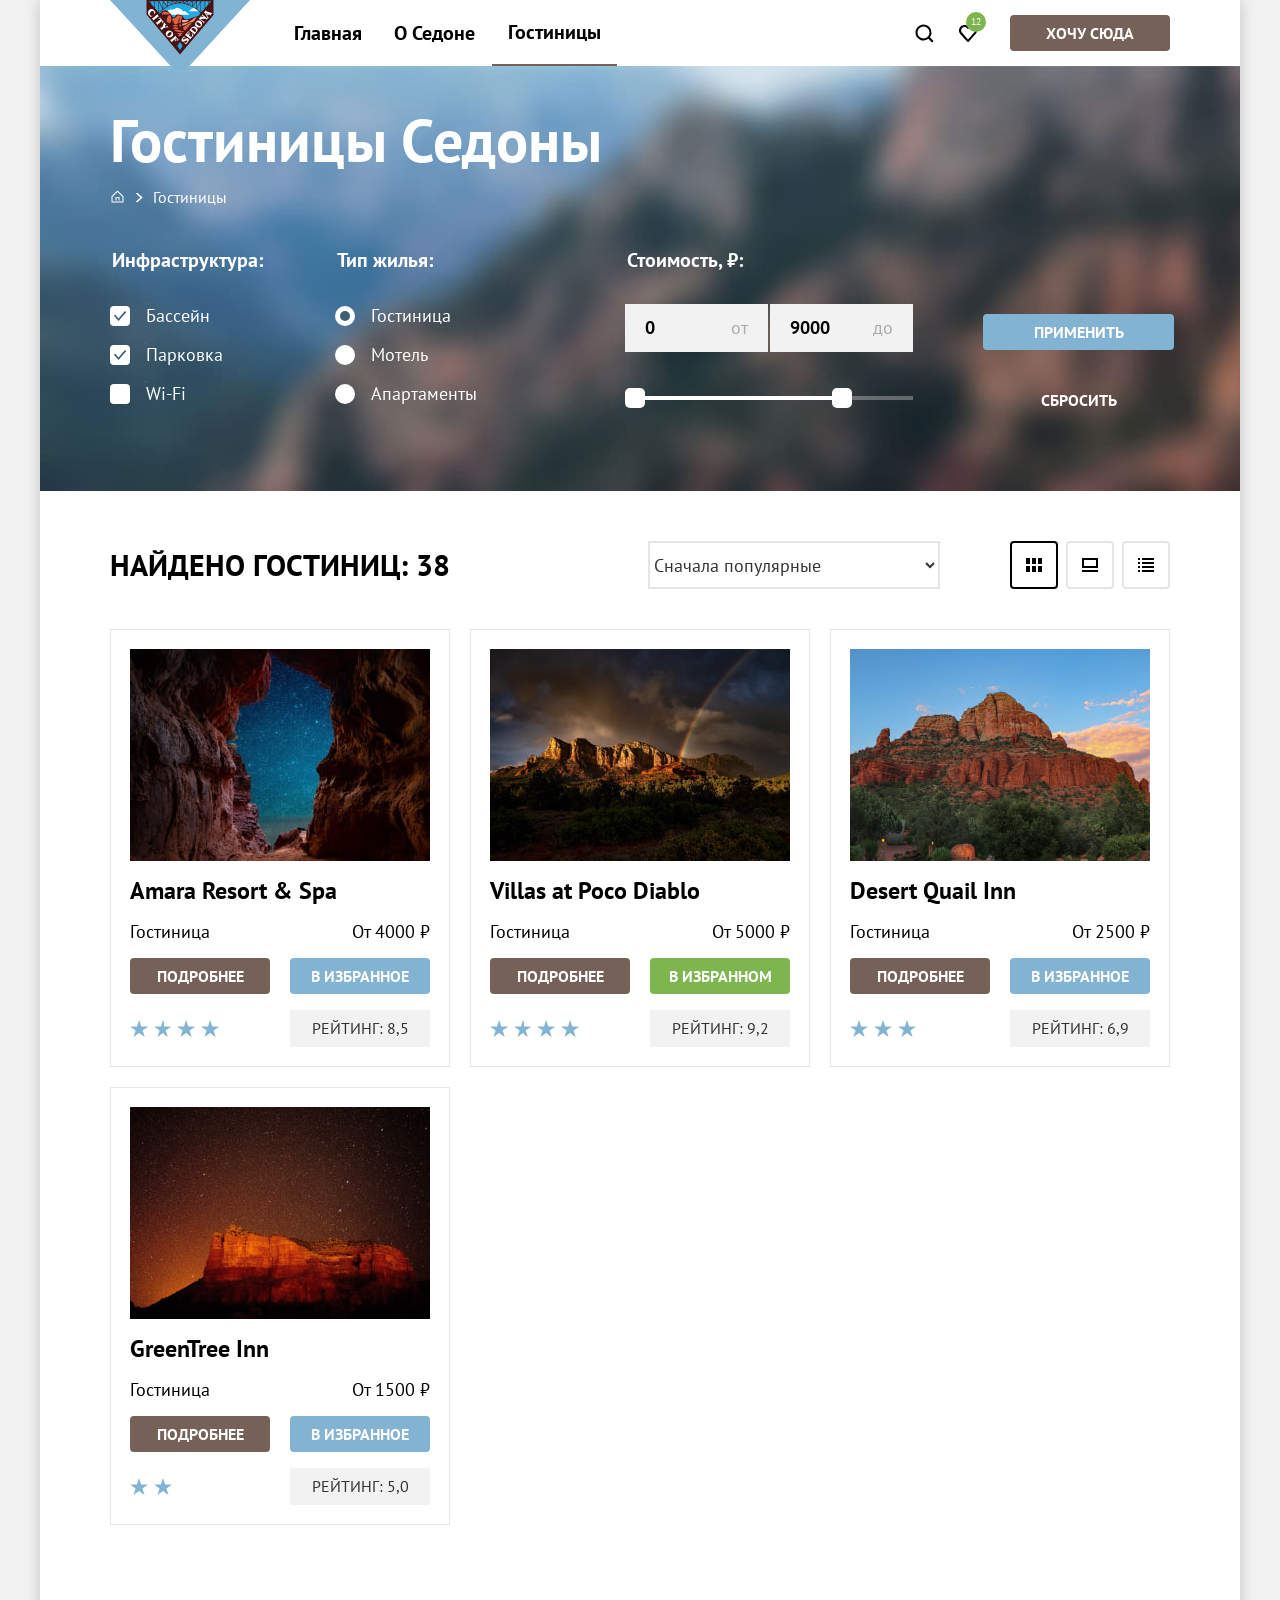
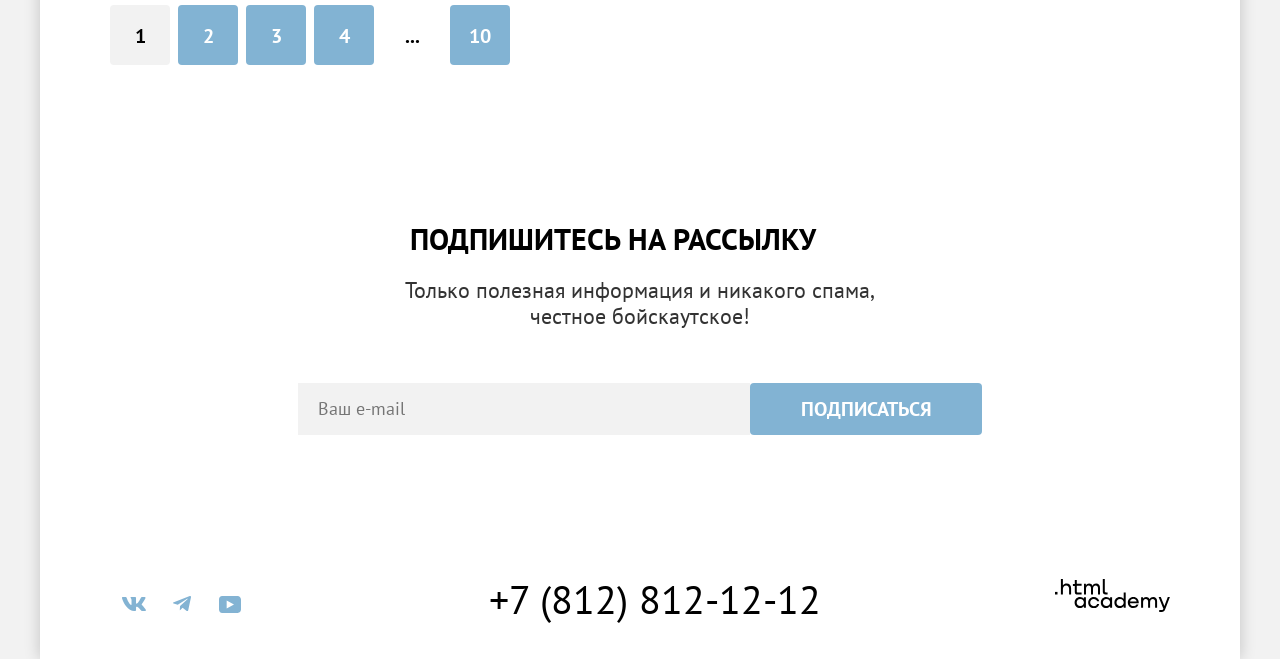
==== commit 95342276: "Добавляет модальное окно и интерактив элементам" ====
--- a/catalog.html
+++ b/catalog.html
@@ -11,12 +11,10 @@
   <body>
     <div class="page-container">
       <header class="page-header" data-test="header">
+        <a class="logo" href="index.html">
+          <img class="logotype" src="images/logo.svg" width="140" height="70" alt="Логотип Седоны">
+        </a>
         <nav class="navigation">
-          <div class="logotype">
-            <a class="logo" href="index.html">
-              <img class="logo" src="images/logo.svg" width="140" height="70" alt="Логотип Седоны">
-            </a>
-          </div>
           <ul class="navigation-list">
             <li class="navigation-item">
               <a class="navigation-link" href="index.html">Главная</a>
@@ -31,12 +29,12 @@
 
           <ul class="navigation-user">
             <li class="navigation-user-item">
-              <a class="navigation-user-link" href="#">
+              <a class="navigation-user-link-search" href="#">
                 <span class="visually-hidden">Поиск</span>
               </a>
             </li>
             <li class="navigation-user-item">
-              <a class="navigation-user-link" href="№">
+              <a class="navigation-user-link-favourites" href="№">
                 <span class="visually-hidden">Избранное</span>
                 <span class="fovourites-number">12</span>
               </a>
@@ -54,7 +52,7 @@
 
           <ul class="breadcrumbs-list">
             <li class="breadcrumbs-item">
-              <a class="breadcrumbs-link" href="index.html" aria-label="Главная страница">
+              <a class="breadcrumbs-link breadcrumbs-link-home" href="index.html" aria-label="Главная страница">
               </a>
             </li>
             <li class="breadcrumbs-item">
@@ -71,23 +69,29 @@
                   <ul class="catalog-filter-list">
                     <li class="catalog-filter-item">
                       <label class="control">
-                        <input class="control-input" type="checkbox" name="Бассейн" checked>
-                        Бассейн
+                        <input class="control-input visually-hidden" type="checkbox" name="Бассейн" checked>
+                        <span class="control-mark">
+                        </span>
+                        <span class="control-label">Бассейн</span>
                       </label>
                     </li>
 
                     <li class="catalog-filter-item">
                       <label class="control">
-                        <input class="control-input" type="checkbox" name="Парковка" checked>
-                        Парковка
-                      </label>
-                    </li>
-
-                    <li class="catalog-filter-item">
-                      <label class="control">
-                        <input class="control-input" type="checkbox" name="Wi-Fi">
-                        Wi-Fi
-                      </label>
+                        <input class="control-input visually-hidden" type="checkbox" name="Парковка" checked>
+                        <span class="control-mark">
+                        </span>
+                        <span class="control-label">Парковка</span>
+                         </label>
+                    </li>
+
+                    <li class="catalog-filter-item">
+                      <label class="control">
+                        <input class="control-input visually-hidden" type="checkbox" name="Wi-Fi">
+                        <span class="control-mark">
+                        </span>
+                        <span class="control-label">Wi-Fi</span>
+                        </label>
                     </li>
                   </ul>
                 </fieldset>
@@ -97,47 +101,57 @@
                   <ul class="catalog-filter-list">
                     <li class="catalog-filter-item">
                       <label class="control">
-                        <input class="control-input" type="radio" name="accommodation-type" value="Гостиница" checked>
-                        Гостиница
-                      </label>
-                    </li>
-                    <li class="catalog-filter-item">
-                      <label class="control">
-                        <input class="control-input" type="radio" name="accommodation-type" value="Мотель">
-                        Мотель
-                      </label>
-                    </li>
-                    <li class="catalog-filter-item">
-                      <label class="control">
-                        <input class="control-input" type="radio" name="accommodation-type" value="Апартаменты">
-                        Апартаменты
-                      </label>
+                        <input class="control-input visually-hidden" type="radio" name="accommodation-type"
+                          value="Гостиница" checked>
+                          <span class="control-mark">
+                        </span>
+                        <span class="control-label">Гостиница</span>
+                        </label>
+                    </li>
+                    <li class="catalog-filter-item">
+                      <label class="control">
+                        <input class="control-input visually-hidden" type="radio" name="accommodation-type"
+                          value="Мотель">
+                          <span class="control-mark">
+                        </span>
+                        <span class="control-label">Мотель</span>
+                                              </label>
+                    </li>
+                    <li class="catalog-filter-item">
+                      <label class="control">
+                        <input class="control-input visually-hidden" type="radio" name="accommodation-type"
+                          value="Апартаменты">
+                          <span class="control-mark">
+                        </span>
+                        <span class="control-label">Апартаменты</span>
+                        </label>
                     </li>
                   </ul>
                 </fieldset>
 
                 <fieldset class="price-filter">
                   <legend class="price-filter-title">Стоимость, ₽:</legend>
-                  <div class="price-input">
-                    <label class="price-field">
-                      <input class="price-input" type="number" name="min-price" value="0">
-                      <span class="price-input-title">от</span>
-                    </label>
-                    <label class="price-field">
-                      <input class="price-input" type="number" name="max-price" value="9000">
-                      <span class="price-input-title">до</span>
-                    </label>
-                  </div>
-                  <div class="range">
-                    <div class="range scale">
-                      <div class="range bar"></div>
+                  <div class="range-scope">
+                    <div class="price-input-container">
+                      <div class="price-field">
+                        <label for="min-price" class="price-input-title">от</label>
+                        <input class="price-input input-min" type="number" name="min-price" id="min-price" value="0">
+                      </div>
+                      <div class="price-field">
+                        <label for="max-price" class="price-input-title">до</label>
+                        <input class="price-input input-max" type="number" name="max-price" id="max-price" value="9000">
+                      </div>
                     </div>
-                    <button class="range-toggle range-toggle-min" type="button">
-                      <span class="visually-hidden">Минимальная цена</span>
-                    </button>
-                    <button class="range-toggle range-toggle-max" type="button">
-                      <span class="visually-hidden">Максимальная цена</span>
-                    </button>
+                    <div class="range">
+                      <div class="range-scale" style="left: 0; width: 226px;">
+                        <button class="range-toggle range-toggle-min" type="button">
+                          <span class="visually-hidden">Минимальная цена</span>
+                        </button>
+                        <button class="range-toggle range-toggle-max" type="button">
+                          <span class="visually-hidden">Максимальная цена</span>
+                        </button>
+                      </div>
+                    </div>
                   </div>
                 </fieldset>
                 <div class="button-container">
@@ -156,18 +170,18 @@
           <div class="catalog-sorting">
             <h2 class="title title-hotels-search">Найдено гостиниц: 38</h2>
             <select class="select-control" aria-label="Сортировка">
-              <option value="popular">Сначала популярное</option>
-              <option value="cheap">Сначала дешёвое</option>
-              <option value="expensive">Сначала дорогое</option>
+              <option value="popular">Сначала популярные</option>
+              <option value="cheap">Сначала дешёвые</option>
+              <option value="expensive">Сначала дорогие</option>
             </select>
 
-            <a href="#" class="view-link">
+            <a href="" class="view-link title-icon view-link-current">
               <span class="visually-hidden">Показать иконки</span>
             </a>
-            <a href="#" class="view-link">
+            <a href="#" class="view-link list-icon">
               <span class="visually-hidden">Показать карточки</span>
             </a>
-            <a href="#" class="view-link">
+            <a href="#" class="view-link card-icon">
               <span class="visually-hidden">Показать список</span>
             </a>
           </div>
@@ -183,7 +197,7 @@
                 <span class="product-card-price">От 4000 ₽</span>
                 <a class="product-card-button button" href="#">подробнее</a>
                 <button class="product-card-button button button-blue" type="button">в избранное</button>
-                <div class="card-footer">
+                <div class="card-footer four-stars">
                   <span class="visually-hidden">4 звезды</span>
                   <span class="product-card-stars"></span>
                 </div>
@@ -199,8 +213,8 @@
                 <span class="product-type">Гостиница</span>
                 <span class="product-card-price">От 5000 ₽</span>
                 <a class="product-card-button button" href="#">подробнее</a>
-                <button class="product-card-button button button-blue" type="button">в избранное</button>
-                <div class="card-footer">
+                <button class="product-card-button button button-favourites" type="button">в избранном</button>
+                <div class="card-footer four-stars">
                   <span class="visually-hidden">4 звезды</span>
                   <span class="product-card-stars"></span>
                 </div>
@@ -217,7 +231,7 @@
                 <span class="product-card-price">От 2500 ₽</span>
                 <a class="product-card-button button" href="#">подробнее</a>
                 <button class="product-card-button button button-blue" type="button">в избранное</button>
-                <div class="card-footer">
+                <div class="card-footer three-stars">
                   <span class="visually-hidden">3 звезды</span>
                   <span class="product-card-stars"></span>
                 </div>
@@ -234,37 +248,37 @@
                 <span class="product-card-price">От 1500 ₽</span>
                 <a class="product-card-button button" href="#">подробнее</a>
                 <button class="product-card-button button button-blue" type="button">в избранное</button>
-                <div class="card-footer">
+                <div class="card-footer two-stars">
                   <span class="visually-hidden">2 звезды</span>
                   <span class="product-card-stars"></span>
                 </div>
                 <span class="product-card-rating">Рейтинг: 5,0</span>
               </div>
             </li>
+          </ul>
+
+          <section class="pagination">
+            <ul class="pagination-list">
+              <li class="pagination-item pagination-item-current">
+                <a class="pagination-link pagination-link-current" href="">1</a>
+              </li>
+              <li class="pagination-item">
+                <a class="pagination-link" href="">2</a>
+              </li>
+              <li class="pagination-item">
+                <a class="pagination-link" href="">3</a>
+              </li>
+              <li class="pagination-item">
+                <a class="pagination-link" href="">4</a>
+              </li>
+              <li class="pagination-item pagination-item-dots">
+                <span class="pagination-link pagination-dots">...</span>
+              </li>
+              <li class="pagination-item">
+                <a class="pagination-link" href="">10</a>
+              </li>
             </ul>
-
-            <section class="pagination">
-              <ul class="pagination-list">
-                <li class="pagination-item pagination-item-current">
-                  <a class="pagination-link pagination-link-current" href="">1</a>
-                </li>
-                <li class="pagination-item">
-                  <a class="pagination-link" href="">2</a>
-                </li>
-                <li class="pagination-item">
-                  <a class="pagination-link" href="">3</a>
-                </li>
-                <li class="pagination-item">
-                  <a class="pagination-link" href="">4</a>
-                </li>
-                <li class="pagination-item pagination-item-dots">
-                  <span class="pagination-dots">...</span>
-                </li>
-                <li class="pagination-item">
-                  <a class="pagination-link" href="">10</a>
-                </li>
-              </ul>
-            </section>
+          </section>
         </section>
         <section class="subscription">
           <div class="subscription-title">
@@ -288,18 +302,34 @@
         <section class="footer-social">
           <h2 class="visually-hidden">Мы в социальных сетях</h2>
           <ul class="footer-social-list">
-            <li class="footer-social-item">
+            <li class="footer-social-item icon-vk">
               <a class="social-link" href="https://vk.com/htmlacademy">
                 <span class="visually-hidden">ВКонтакте</span>
-              </a>
-            </li>
-            <li class="footer-social-item">
+                <svg class="social-icon" aria-hidden="true" focusable="false" width="24" height="14"
+                  xmlns="http://www.w3.org/2000/svg">
+                  <path fill="#83b3d3" fill-rule="evenodd"
+                    d="M23.45.95c.17-.55 0-.95-.8-.95h-2.62c-.67 0-.98.35-1.14.73 0 0-1.34 3.2-3.23 5.27-.61.6-.89.8-1.22.8-.17 0-.42-.2-.42-.74V.95c0-.66-.18-.95-.74-.95H9.15c-.42 0-.67.3-.67.6 0 .61.95.76 1.05 2.5v3.8c0 .84-.16.99-.5.99-.88 0-3.05-3.21-4.33-6.89-.25-.71-.5-1-1.17-1H.9C.15 0 0 .35 0 .73c0 .68.89 4.07 4.14 8.55C6.32 12.34 9.38 14 12.16 14c1.67 0 1.88-.37 1.88-1v-2.32c0-.73.16-.88.69-.88.38 0 1.05.2 2.61 1.67C19.11 13.22 19.4 14 20.41 14h2.62c.75 0 1.13-.37.91-1.1-.24-.72-1.09-1.77-2.21-3.02-.62-.7-1.53-1.47-1.81-1.86-.4-.49-.28-.7 0-1.14 0 0 3.2-4.43 3.53-5.93"
+                    clip-rule="evenodd" />
+                </svg>
+              </a>
+            </li>
+            <li class="footer-social-item icon-telegram">
               <a class="social-link" href="https://t.me/htmlacademy">
                 <span class="visually-hidden">Телеграм</span>
-              </a>
-            </li>
-            <li class="footer-social-item">
+                <svg class="social-icon" aria-hidden="true" focusable="false" xmlns="http://www.w3.org/2000/svg"
+                  width="18" height="16" fill="none" viewBox="0 0 18 16">
+                  <path fill="#83b3d3"
+                    d="M16.79.1.84 6.25c-1.09.43-1.08 1.04-.2 1.31l4.1 1.28 9.47-5.98c.44-.27.85-.12.52.18L7.05 9.96l-.28 4.22c.41 0 .6-.19.83-.41l1.99-1.93 4.13 3.05c.77.42 1.31.2 1.5-.7l2.72-12.8c.28-1.12-.43-1.62-1.16-1.3" />
+                </svg>
+              </a>
+            </li>
+            <li class="footer-social-item icon-yuotube">
               <a class="social-link" href="https://www.youtube.com/user/htmlacademyru">
+                <svg class="social-icon" aria-hidden="true" focusable="false" xmlns="http://www.w3.org/2000/svg"
+                  width="22" height="17" fill="none" viewBox="0 0 22 17">
+                  <path fill="#83b3d3"
+                    d="M18.6 0H3.18C1.31 0 0 1.6 0 3.4v10.1C0 15.4 1.31 17 3.17 17h15.66c1.64 0 3.17-1.6 3.17-3.4V3.4C21.78 1.6 20.47 0 18.6 0M7.67 12.54V4.46L15 8.5z" />
+                </svg>
                 <span class="visually-hidden">YTube</span>
               </a>
             </li>
@@ -313,7 +343,7 @@
 
         <div class="link">
           <a class="htmlacademy-link" href="https://htmlacademy.ru/intensive/htmlcss">
-            <img class="logo-academy" src="images/logo-html-academy.svg" width="114.9" height="32.9"
+            <img class="logo-academy" src="images/logo-html-academy.svg" width="115" height="33"
               alt="Ссылка на HTML Academy">
           </a>
         </div>
--- a/styles/styles.css
+++ b/styles/styles.css
@@ -52,22 +52,24 @@
   width: 1200px;
   margin: 0 auto;
   background-color: #ffffff;
+  box-shadow: 0 0 15px 0 rgba(0, 0, 0, 0.2);
 }
 
 /* Header */
 .page-header {
-  padding: 0 70px;
-}
-
-.logotype {
-  width: 138px;
-  margin-right: 30px;
+  padding: 0 70px 0 238px;
+  position: relative;
+}
+
+.logo {
+  position: absolute;
+  top: 0;
+  left: 70px;
 }
 
 .navigation {
   display: flex;
   align-items: center;
-  width: 1060px;
 }
 
 .navigation-list {
@@ -92,15 +94,38 @@
   margin: 0;
   padding: 0;
   list-style-type: none;
+}
+
+.navigation-user-link-search {
+  display: block;
+  background-image: url("../images/icons/icon-search.svg");
+  background-repeat: no-repeat;
+  background-position: center;
   min-height: 64px;
   min-width: 44px;
 }
 
+.navigation-user-link-favourites {
+  position: relative;
+  display: block;
+  background-image: url("../images/icons/icon-heart.svg");
+  background-repeat: no-repeat;
+  background-position: center;
+  min-height: 64px;
+  min-width: 44px;
+  text-decoration: none;
+}
+
 .fovourites-number {
+  position: absolute;
+  top: 11px;
+  left: 20px;
+  padding: 5px;
   font-size: 10px;
   line-height: 10px;
   color: rgba(255, 255, 255, 1);
   background-color: rgba(125, 181, 79, 1);
+  border-radius: 10px;
 }
 
 .navigation-link {
@@ -133,6 +158,20 @@
   text-decoration: none;
   border: none;
   border-radius: 4px;
+  cursor: pointer;
+}
+
+.button:hover,
+.button:focus {
+  background-color: #615048;
+}
+
+.button:active {
+  color: rgba(255, 255, 255, 0.3);
+}
+
+.button:disabled {
+  background-color: #E5E5E5;
 }
 
 .button-header {
@@ -148,16 +187,64 @@
   background-color: #82b3d3;
 }
 
+.button-blue:hover,
+.button-blue:focus {
+  background-color: #68A2CA;
+}
+
+.button-blue:active {
+  color: rgba(255, 255, 255, 0.3);
+}
+
 .button-container {
-  margin-left: 70px;
+  display: flex;
+  flex-direction: column;
+  justify-content: end;
+  margin: 50px 0 0 70px;
 }
 
 .button-background {
+  margin-top: 32px;
+  margin-bottom: 3px;
   width: 191px;
+  background-color: transparent;
+}
+
+
+.button-background:hover {
+  background-color: transparent;
+  color: rgba(255, 255, 255, 0.6);
+}
+
+
+.button-background:focus {
+  background-color: transparent;
+  box-shadow: inset 0 0 0 3px #83B3D3;
+}
+
+
+.button-background:active {
+  background-color: transparent;
+  color: rgba(255, 255, 255, 0.3);
+}
+
+
+.button-background:disabled {
+  background-color: transparent;
+  color: rgba(255, 255, 255, 0.1);
 }
 
 .button-favourites {
   background-color: #7db54f;
+}
+
+.button-favourites:hover,
+.button-favourites:focus {
+  background-color: #6C9E42;
+}
+
+.button-favourites:active {
+  color: rgba(255, 255, 255, 0.3);
 }
 
 .button-big {
@@ -176,6 +263,15 @@
   width: 232px;
   color: #ffffff;
   background-color: #82b3d3;
+}
+
+.button-big-subscription:hover,
+.button-big-subscription:focus {
+  background-color: #68A2CA;
+}
+
+.button-big-subscription:active {
+  color: rgba(255, 255, 255, 0.3);
 }
 
 .product-button {
@@ -285,7 +381,7 @@
 .advantages-title,
 .services-title {
   margin: 0;
-  padding-bottom: 30px;
+  padding: 0 25px 30px;
   font-size: 24px;
   line-height: 28px;
   font-weight: 700;
@@ -297,6 +393,22 @@
   color: #ffffff;
 }
 
+.advantages-title {
+  position: relative;
+}
+
+.advantages-title::after {
+  position: absolute;
+  bottom: 0;
+  left: 50%;
+  transform: translateX(-50%);
+  width: 60px;
+  height: 2px;
+  background-color: currentColor;
+  opacity: 0.3;
+  content: "";
+}
+
 .advantages-description,
 .services-description {
   margin: 0;
@@ -343,15 +455,40 @@
 .services-item {
   padding: 183px 85px 81px;
   text-align: center;
+  width: 400px;
+}
+
+.icon-house::before {
+  background-image: url("../images/icons/icon-house.svg");
+}
+
+.icon-food::before {
+  background-image: url("../images/icons/icon-food.svg");
+}
+
+.icon-gifts::before {
+  background-image: url("../images/icons/icon-gift.svg");
+}
+
+.services-title::before {
+  position: absolute;
+  background-repeat: no-repeat;
+  left: 50%;
+  transform: translateX(-50%);
+  height: 75px;
+  width: 75px;
+  top: -105px;
+  content: "";
 }
 
 .services-title {
-  padding: 0;
+  position: relative;
+  padding: 0;
+  margin-bottom: 30px;
 }
 
 .services-description {
   margin: 0;
-  padding-top: 30px;
 }
 
 .services-item:nth-child(2n+1) {
@@ -411,23 +548,63 @@
   text-transform: uppercase;
 }
 
+.contact-phone:hover,
+.contact-phone:focus {
+  color: #756157;
+}
+
+.contact-phone:active {
+  color: rgba(117, 97, 87, 0.3);
+}
+
 .page-footer {
   display: flex;
   justify-content: space-between;
   padding: 40px 70px 30px;
 }
 
+.social-icon {
+  position: absolute;
+  top: 0;
+  right: 0;
+  bottom: 0;
+  left: 0;
+  margin: auto;
+  fill: #83b3d3;
+}
+
+.social-link {
+  position: relative;
+  display: block;
+  min-width: 48px;
+  min-height: 50px;
+}
+
+.social-icon:hover,
+.social-icon:focus {
+  fill: #68a2ca;
+}
+
+.social-icon:active {
+  fill: rgba(104, 162, 202, 0.3)
+}
+
 .footer-social-list {
   display: flex;
   flex-wrap: wrap;
   margin: 0;
   padding: 0;
   list-style-type: none;
-  min-width: 47px;
- }
-
-.logo-academy {
-  margin-right: 0;
+  min-width: 142px;
+}
+
+.htmlacademy-link:hover,
+.htmlacademy-link:focus {
+  fill: #756157;
+}
+
+.htmlacademy-link:active {
+  fill: rgba(117, 97, 87, 0.3);
 }
 
 /* Catalog */
@@ -441,6 +618,7 @@
 
 .catalog-filter {
   display: flex;
+  margin: 0;
 }
 
 .catalog-filter-group {
@@ -448,6 +626,7 @@
   padding: 0;
   border: none;
 }
+
 
 .catalog-filter-list {
   display: flex;
@@ -470,47 +649,257 @@
   color: #ffffff;
 }
 
+.control {
+  position: relative;
+  display: block;
+  padding-left: 36px;
+}
+
+
+
+
 .breadcrumbs-list {
   display: flex;
+  gap: 10px;
   margin: 0;
   padding: 0;
   list-style-type: none;
 }
 
 .breadcrumbs-link {
-  margin-right: 28px;
   min-width: 13px;
   font-size: 16px;
   line-height: 21px;
   color: #ffffff;
 }
 
+.breadcrumbs-link:hover {
+  opacity: 0.6;
+}
+
+.breadcrumbs-link:active {
+  opacity: 0.3;
+}
+
+.breadcrumbs-link-home {
+  background-image: url("../images/icons/icon-home.svg");
+  background-repeat: no-repeat;
+  background-position: center;
+}
+
+.breadcrumbs-link {
+  display: block;
+  min-width: 15px;
+  min-height: 21px;
+}
+
+.breadcrumbs-item:not(:last-child)::after {
+  position: absolute;
+  top: 50%;
+  right: 0;
+  background-image: url("../images/breadcrumbs.svg");
+  background-repeat: no-repeat;
+  background-position: center;
+  width: 8px;
+  height: 21px;
+  content: "";
+  transform: translateY(-50%);
+}
+
+.breadcrumbs-item:not(:last-child) {
+  position: relative;
+  padding-right: 18px;
+}
+
 .filter-container {
   margin-top: 40px;
 }
 
 .price-field {
+  position: relative;
   font-family: "PT Sans", sans-serif;
   font-size: 18px;
   line-height: 24px;
   text-align: right;
   color: #000000;
+  background-color: #F2F2F2;
   text-decoration: none;
   text-transform: none;
 }
 
+input::-webkit-outer-spin-button,
+input::-webkit-inner-spin-button {
+  -webkit-appearance: none;
+  margin: 0;
+}
+
+.price-field input[type="number"] {
+  appearance: textfield;
+}
+
+.price-input:hover {
+  background-color: #e5e5e5;
+}
+
+.price-input:focus {
+  background-color: #e5e5e5;
+  outline: 3px solid #83b3d3;
+}
+
 .catalog-sorting {
   display: flex;
   padding: 0;
+  margin-bottom: 40px;
+}
+
+.control-input[type="checkbox"] + .control-mark {
+  border-radius: 4px;
+}
+
+.control-input[type="radio"] + .control-mark {
+  border-radius: 50%;
+}
+
+.control-mark {
+  position: absolute;
+  top: 2px;
+  left: 0;
+  width: 20px;
+  height: 20px;
+  background-color: #ffffff;
+}
+
+.control:hover {
+  opacity: 0.6;
+}
+
+.control:focus {
+  border: 3px solid #83B3D3;
+}
+
+.control:active {
+  opacity: 0.3;
+}
+
+.control-input[type="checkbox"]:checked + .control-mark::after {
+  position: absolute;
+  width: 12px;
+  height: 10px;
+  top: 50%;
+  left: 50%;
+  transform: translate(-50%, -50%);
+  background: url(../images/check-mark.svg);
+  background-repeat: no-repeat;
+  content: "";
+}
+
+.control-input[type="radio"]:checked + .control-mark::after {
+  position: absolute;
+  width: 10px;
+  height: 10px;
+  top: 50%;
+  left: 50%;
+  transform: translate(-50%, -50%);
+  background-color: #3f5e72;
+  border-radius: 50%;
+  content: "";
+}
+
+.range {
+  position: relative;
+  height: 4px;
+  background-color: rgba(255, 255, 255, 0.3);
+}
+
+.range-scale {
+  position: absolute;
+  height: 4px;
+  background-color: #ffffff;
+}
+
+.range-scope {
+  padding-bottom: 8px;
+}
+
+.range-toggle {
+  position: absolute;
+  width: 20px;
+  height: 20px;
+  background: #ffffff;
+  border: none;
+  border-radius: 5px;
+  cursor: pointer;
+}
+
+.range-toggle:hover {
+  box-shadow: 0 4px 10px 0 rgba(0, 0, 0, 0.25);
+}
+
+.range-toggle:focus {
+  outline: 3px solid #83B3D3;
+  box-shadow: 0 4px 10px 0 rgba(0, 0, 0, 0.25);
+}
+
+.range-toggle:active {
+  outline: 2px solid #83B3D3;
+  box-shadow: 0 7px 15px 0 rgba(0, 0, 0, 0.4);
+}
+
+.range-toggle-min {
+  top: -8px;
+}
+
+.range-toggle-max {
+  top: -8px;
+  right: -1px;
+}
+
+.input-min {
+  border-top-left-radius: 4px;
+  border-bottom-left-radius: 4px;
+}
+
+.input-max {
+  border-top-right-radius: 4px;
+  border-bottom-right-radius: 4px;
 }
 
 .view-link {
   width: 48px;
   height: 48px;
+  background-repeat: no-repeat;
+  background-position: center;
+  border: 2px solid #e5e5e5;
+  border-radius: 4px;
+}
+
+.view-link-current {
+  border-color: #000000;
+}
+
+.view-link:focus {
+  border-color: #68a2ca;
+}
+
+.view-link:hover,
+.view-link:active {
+  border-color: #000000;
 }
 
 .view-link:not(:last-child) {
   margin-right: 8px;
+}
+
+.title-icon {
+  background-image: url("../images/icons/icon-view-title.svg");
+}
+
+.list-icon {
+  background-image: url("../images/icons/icon-view-list.svg");
+}
+
+.card-icon {
+  background-image: url("../images/icons/icon-view-card.svg");
 }
 
 .catalog-filter-title,
@@ -521,6 +910,10 @@
   color: #ffffff;
 }
 
+.price-filter-title {
+  margin-bottom: 32px;
+}
+
 .catalog-filter-item {
   padding-bottom: 16px;
   font-size: 18px;
@@ -533,20 +926,35 @@
 }
 
 .price-filter {
+  margin: 0;
   margin-left: 140px;
+  padding: 0;
   border: none;
 }
 
+.price-input-container {
+  display: flex;
+  gap: 2px;
+  margin-bottom: 44px;
+}
+
 .price-input {
+  width: 143px;
+  padding: 12px 50px 12px 20px;
   font-family: "PT Sans", sans-serif;
   font-size: 18px;
   line-height: 24px;
   font-weight: 700;
   color: #000000;
-  background-color: #f2f2f2;
+  background-color: #F2F2F2;
+  border: 0;
 }
 
 .price-input-title {
+  position: absolute;
+  top: 50%;
+  right: 20px;
+  margin-top: -12px;
   font-size: 18px;
   line-height: 24px;
   font-weight: 400;
@@ -560,6 +968,18 @@
   font-size: 18px;
   line-height: 21px;
   color: #333333;
+  background-color: #ffffff;
+  border: 2px solid #E5E5E5;
+}
+
+.select-control:hover,
+.select-control:focus {
+  border-color: #68A2CA;
+}
+
+.select-control:disabled {
+  border-color: rgba(0, 0, 0, 0.3);
+  color: rgba(0, 0, 0, 0.3);
 }
 
 /* Hotels */
@@ -575,7 +995,7 @@
 }
 
 .product-card-subtitle {
-   display: grid;
+  display: grid;
   grid-template-columns: repeat(2, 140px);
   margin: 0 20px 16px;
 }
@@ -601,26 +1021,39 @@
 }
 
 .card-footer {
-  display: flex;
-  justify-content: space-between;
-  margin: 0 20px 20px;
-}
-
+  height: 37px;
+  background-image: url("../images/icons/icon-star.svg");
+  background-repeat: space no-repeat;
+  background-position: left center;
+}
+
+.four-stars {
+  width: 89px;
+}
+
+.three-stars {
+  width: 66px;
+}
+
+.two-stars {
+  width: 42px;
+}
 
 .title-hotels-search {
+  margin: auto;
   margin-right: 138px;
   text-align: left;
   width: 400px;
 }
 
 .product-list {
-    display: grid;
+  display: grid;
   grid-template-columns: repeat(3, 1fr);
   gap: 20px;
   margin: 0;
   margin-bottom: 40px;
   padding: 0;
-   list-style: none;
+  list-style: none;
 }
 
 .product-card {
@@ -631,8 +1064,8 @@
 }
 
 .product-card-image {
-    margin-bottom: 16px;
- }
+  margin-bottom: 16px;
+}
 
 .product-card-container {
   display: grid;
@@ -654,7 +1087,6 @@
   text-align: center;
   color: #333333;
   text-transform: uppercase;
-  width: 140px;
   background-color: #f2f2f2;
 }
 
@@ -683,10 +1115,21 @@
   border-radius: 4px;
   text-decoration: none;
   text-transform: uppercase;
+  border: 1px solid transparent;
 }
 
 .pagination-item:not(:last-child) {
   margin-right: 8px;
+}
+
+.pagination-item:hover a:not(.pagination-link-current),
+.pagination-item:focus a:not(.pagination-link-current) {
+  background-color: #68a2ca;
+  border-color: #82b3d3;
+}
+
+.pagination-item:active a:not(.pagination-link-current) {
+  color: rgba(255, 255, 255, 0.3)
 }
 
 .pagination-link-current {
@@ -694,7 +1137,8 @@
   background-color: #f2f2f2;
 }
 
-.pagination-item-dots {
+.pagination-dots {
+  color: #000000;
   background-color: #ffffff;
 }
 
@@ -704,10 +1148,11 @@
   height: 485px;
   color: #ffffff;
   background-color: #b46251;
-  background-image: url("../images/welcome-background.jpg");
-  background-size: cover;
-  background-repeat: no-repeat;
-  background-position: center;
+  background-image: url("../images/hero-footer.svg"),
+    url("../images/welcome-background.jpg");
+  background-size: contain cover;
+  background-repeat: no-repeat no-repeat;
+  background-position: bottom center;
 }
 
 .subscription-first-page {
@@ -726,3 +1171,222 @@
   background-size: cover;
   background-repeat: no-repeat;
 }
+
+
+/* Modal container */
+.modal-container {
+  position: fixed;
+  top: 0;
+  left: 0;
+  display: flex;
+  width: 100%;
+  height: 100%;
+  background-color: rgba(242, 242, 242, 0.8);
+}
+
+.modal-search {
+  border-radius: 30px;
+}
+
+.modal {
+  position: relative;
+  margin: auto;
+  padding: 64px 70px;
+  background-color: #ffffff;
+}
+
+.modal-search {
+  width: 717px;
+}
+
+.modal-closure-button {
+  position: absolute;
+  padding: 0;
+  right: 52px;
+  top: 64px;
+  width: 52px;
+  height: 52px;
+  background-color: #F2F2F2;
+  border: none;
+  border-radius: 50%;
+  background-image: url("../images/closure.svg");
+  background-repeat: no-repeat;
+  background-position: center;
+  cursor: pointer;
+}
+
+.modal-title {
+  margin: 0;
+  margin-bottom: 64px;
+  font-size: 30px;
+  line-height: 36px;
+  font-weight: 700;
+  color: #000000;
+  text-transform: uppercase;
+}
+
+.modal-field-label {
+  font-size: 20px;
+  line-height: 24px;
+  font-weight: 700;
+  color: #000000;
+  text-transform: capitalize;
+}
+
+.modal-search-field {
+  margin: 0;
+  padding: 12px 48px 12px 20px;
+  font-size: 18px;
+  line-height: 24px;
+  font-weight: 700;
+  color: #000000;
+  background-color: #F2F2F2;
+  border: none;
+  border-radius: 4px;
+}
+
+.field-group {
+  display: flex;
+  justify-content: space-between;
+  align-items: center;
+  width: 100%;
+}
+
+.check-wrapper {
+  display: flex;
+  flex-direction: column;
+  margin: 0;
+  margin-bottom: 23px;
+  min-width: 440px;
+}
+
+.form-notification {
+  margin-left: 20px;
+  font-size: 16px;
+  line-height: 21px;
+  font-weight: 400;
+  color: #333333;
+}
+
+.invalid-notification {
+  color: #FF5757;
+}
+
+.button-wrapper {
+   display: flex;
+}
+
+.guest-form {
+  margin-bottom: 48px;
+  display: flex;
+  justify-content: start;
+  align-items: center;
+  width: 100%;
+}
+
+.guest-wrapper {
+  display: flex;
+  align-items: center;
+}
+
+.adult-wrapper {
+  margin-right: auto;
+}
+
+.modal-form-input {
+  padding: 0 5px;
+  font-size: 18px;
+  line-height: 20px;
+  font-weight: 700;
+  width: 31px;
+  text-align: center;
+  background-color: #F2F2F2;
+  border: none;
+}
+
+.plus,
+.minus {
+  position: relative;
+  margin: 0;
+  padding: 0;
+  border: none;
+  width: 40px;
+  height: 48px;
+}
+
+.modal-field-label-adults {
+  margin-right: 45px;
+}
+
+.plus {
+  border-top-right-radius: 4px;
+  border-bottom-right-radius: 4px;
+}
+
+.minus {
+  border-top-left-radius: 4px;
+  border-bottom-left-radius: 4px;
+}
+
+.minus svg,
+.plus svg {
+  position: absolute;
+  top: 50%;
+  left: 50%;
+  transform: translate(-50%, -50%);
+}
+
+.modal-submit {
+  font-size: 20px;
+  line-height: 24px;
+  width: 100%;
+  padding: 18px;
+}
+
+.modal-field-label-children {
+  margin-right: 10px;
+}
+
+.tooltip-button {
+  position: relative;
+  display: inline-block;
+  align-items: center;
+  padding: 0;
+  width: 26px;
+  height: 26px;
+  background-image: url("../images/information.svg");
+  background-repeat: no-repeat;
+  background-position: center;
+   background-color:#83b3d3;
+  border-radius: 50%;
+  border: none;
+}
+
+.child-label-wrapper {
+  display: flex;
+  justify-content: center;
+  margin-right: 46px;
+}
+
+.tooltip {
+  position: relative;
+}
+
+.tooltip-text {
+  position: absolute;
+  display: none;
+    top: 43px;
+    padding: 15px 18px 18px 22px;
+    width: 256px;
+    font-size: 16px;
+    line-height: 20px;
+    color: #ffffff;
+    transform: translate(-50%) translate(13px);
+    border-radius: 10px;
+    background-color: #333333;
+    box-shadow: 0 15px 30px 0 rgba(0, 0, 0, 0.3);
+}
+
+.modal-container-close {
+  display: none;
+}
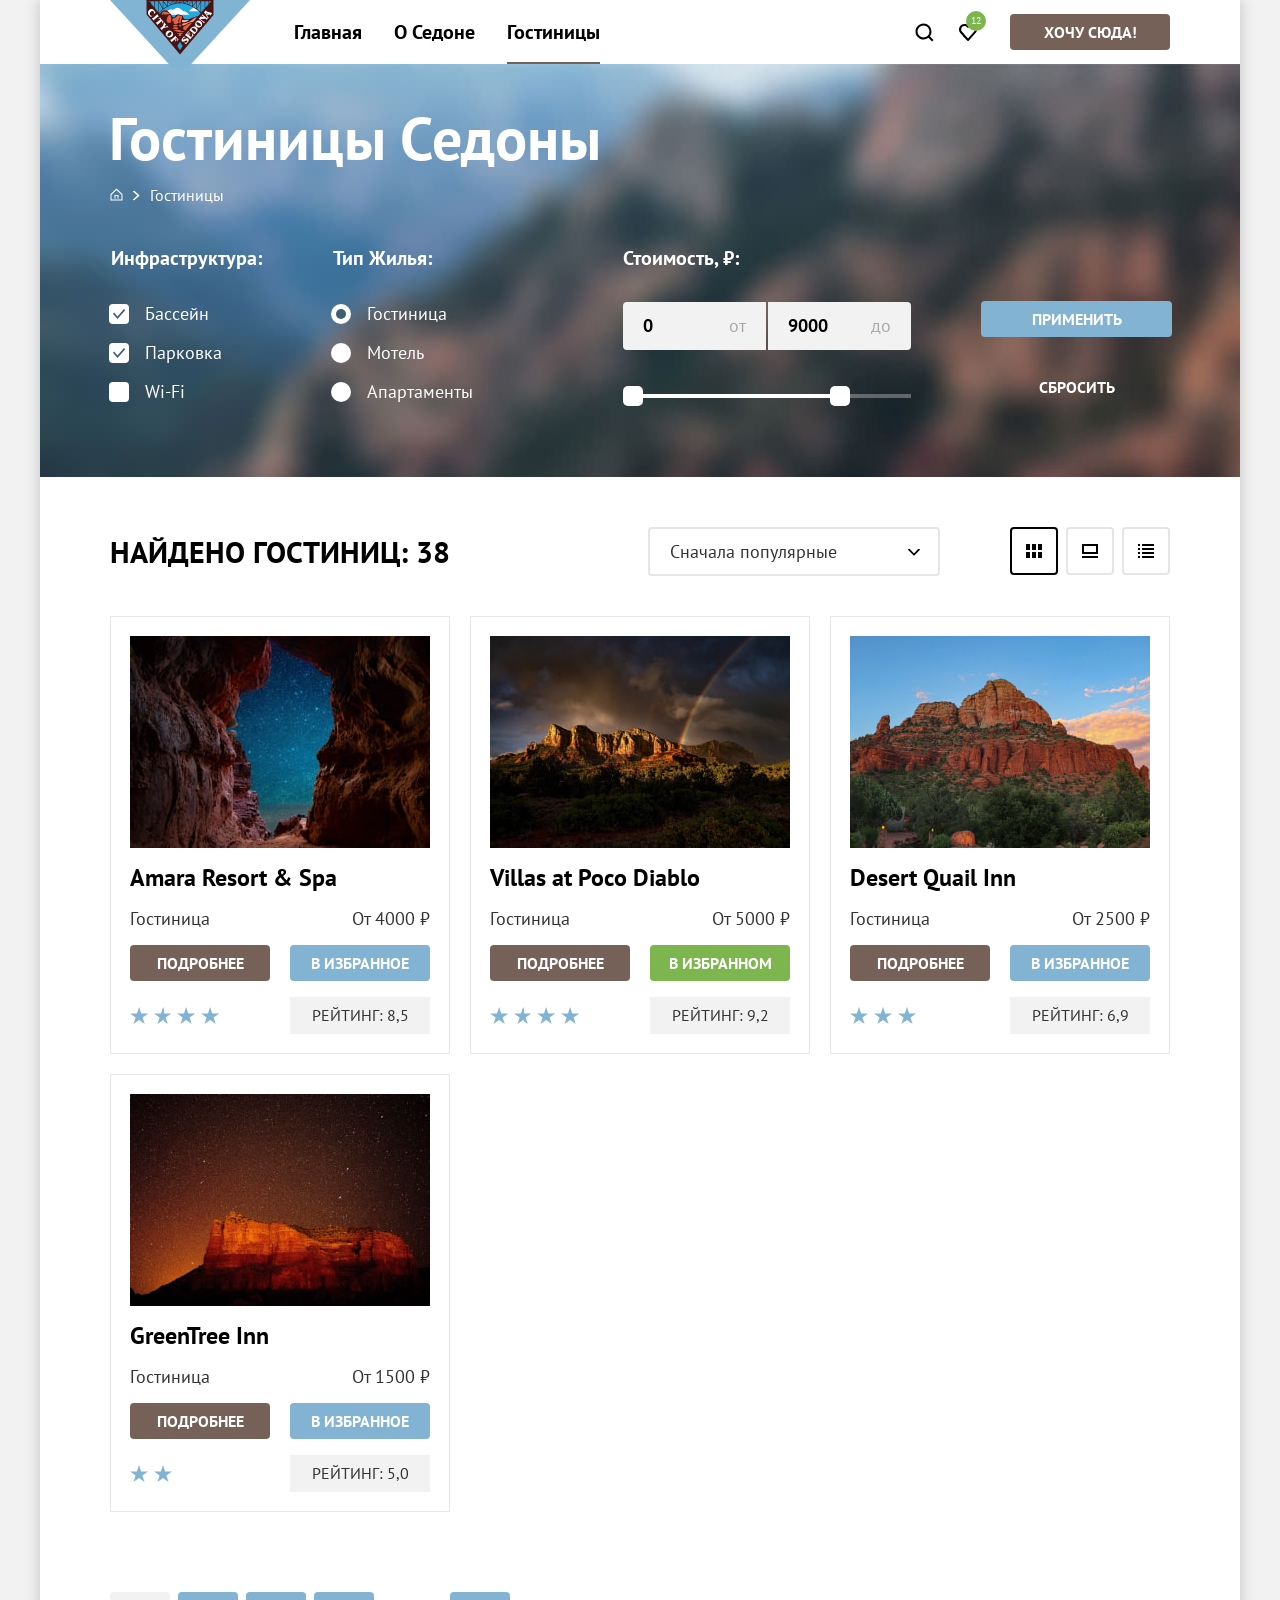
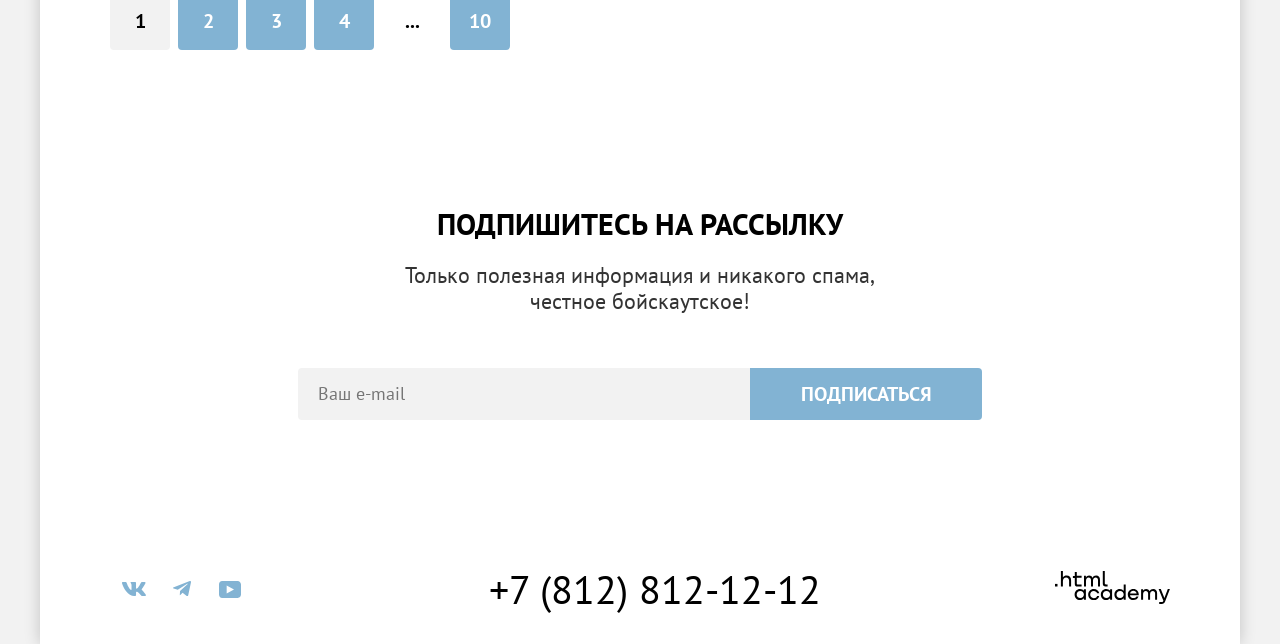
==== commit d7f8fd50: "готовит файлы к автоматической проверке" ====
--- a/catalog.html
+++ b/catalog.html
@@ -6,6 +6,7 @@
     <meta name="viewport" content="width=!, initial-scale=1.0">
     <title>HTML Academy: Седона</title>
     <link rel="stylesheet" href="styles/styles.css">
+    <link rel="icon" href="favicon.ico" sizes="32x32">
   </head>
 
   <body>
@@ -26,7 +27,6 @@
               <a class="navigation-link navigation-link-current" href="catalog.html">Гостиницы</a>
             </li>
           </ul>
-
           <ul class="navigation-user">
             <li class="navigation-user-item">
               <a class="navigation-user-link-search" href="#">
@@ -41,15 +41,13 @@
             </li>
           </ul>
           <div class="button-for-header">
-            <a class="button button-header" href="#">Хочу сюда</a>
+            <a class="button button-header" href="#">Хочу сюда!</a>
           </div>
         </nav>
       </header>
-
       <main class="main-inner" data-test="main">
         <section class="catalog-products">
           <h1 class="catalog-products-title">Гостиницы Седоны</h1>
-
           <ul class="breadcrumbs-list">
             <li class="breadcrumbs-item">
               <a class="breadcrumbs-link breadcrumbs-link-home" href="index.html" aria-label="Главная страница">
@@ -59,11 +57,10 @@
               <span class="breadcrumbs-link">Гостиницы</span>
             </li>
           </ul>
-
           <section class="filter" data-test="search">
             <h2 class="visually-hidden">Фильтр гостиниц</h2>
             <div class="filter-container">
-              <form class="catalog-filter" action="https://echo.htmlacademy.ru/" method="get">
+              <form class="catalog-filter" action="https://echo.htmlacademy.ru/" method="get" data-test="filter">
                 <fieldset class="catalog-filter-group infrastructure">
                   <legend class="catalog-filter-title">Инфраструктура:</legend>
                   <ul class="catalog-filter-list">
@@ -75,69 +72,65 @@
                         <span class="control-label">Бассейн</span>
                       </label>
                     </li>
-
                     <li class="catalog-filter-item">
                       <label class="control">
                         <input class="control-input visually-hidden" type="checkbox" name="Парковка" checked>
                         <span class="control-mark">
                         </span>
                         <span class="control-label">Парковка</span>
-                         </label>
-                    </li>
-
+                      </label>
+                    </li>
                     <li class="catalog-filter-item">
                       <label class="control">
                         <input class="control-input visually-hidden" type="checkbox" name="Wi-Fi">
                         <span class="control-mark">
                         </span>
                         <span class="control-label">Wi-Fi</span>
-                        </label>
+                      </label>
                     </li>
                   </ul>
                 </fieldset>
-
                 <fieldset class="catalog-filter-group houses-type">
-                  <legend class="catalog-filter-title">Тип жилья:</legend>
+                  <legend class="catalog-filter-title">Тип Жилья:</legend>
                   <ul class="catalog-filter-list">
                     <li class="catalog-filter-item">
                       <label class="control">
                         <input class="control-input visually-hidden" type="radio" name="accommodation-type"
                           value="Гостиница" checked>
-                          <span class="control-mark">
+                        <span class="control-mark">
                         </span>
                         <span class="control-label">Гостиница</span>
-                        </label>
+                      </label>
                     </li>
                     <li class="catalog-filter-item">
                       <label class="control">
                         <input class="control-input visually-hidden" type="radio" name="accommodation-type"
                           value="Мотель">
-                          <span class="control-mark">
+                        <span class="control-mark">
                         </span>
                         <span class="control-label">Мотель</span>
-                                              </label>
+                      </label>
                     </li>
                     <li class="catalog-filter-item">
                       <label class="control">
                         <input class="control-input visually-hidden" type="radio" name="accommodation-type"
                           value="Апартаменты">
-                          <span class="control-mark">
+                        <span class="control-mark">
                         </span>
                         <span class="control-label">Апартаменты</span>
-                        </label>
+                      </label>
                     </li>
                   </ul>
                 </fieldset>
-
                 <fieldset class="price-filter">
                   <legend class="price-filter-title">Стоимость, ₽:</legend>
                   <div class="range-scope">
                     <div class="price-input-container">
-                      <div class="price-field">
+                      <div class="price-field price-field-min">
                         <label for="min-price" class="price-input-title">от</label>
                         <input class="price-input input-min" type="number" name="min-price" id="min-price" value="0">
                       </div>
-                      <div class="price-field">
+                      <div class="price-field price-field-max">
                         <label for="max-price" class="price-input-title">до</label>
                         <input class="price-input input-max" type="number" name="max-price" id="max-price" value="9000">
                       </div>
@@ -163,18 +156,17 @@
               </form>
             </div>
           </section>
-
-        </section>
-
+        </section>
         <section class="catalog" data-test="catalog">
           <div class="catalog-sorting">
             <h2 class="title title-hotels-search">Найдено гостиниц: 38</h2>
-            <select class="select-control" aria-label="Сортировка">
-              <option value="popular">Сначала популярные</option>
-              <option value="cheap">Сначала дешёвые</option>
-              <option value="expensive">Сначала дорогие</option>
-            </select>
-
+            <div class="select-wrapper">
+              <select class="select-control" aria-label="Сортировка" name="select-window">
+                <option value="popular">Сначала популярные</option>
+                <option value="cheap">Сначала дешёвые</option>
+                <option value="expensive">Сначала дорогие</option>
+              </select>
+            </div>
             <a href="" class="view-link title-icon view-link-current">
               <span class="visually-hidden">Показать иконки</span>
             </a>
@@ -185,7 +177,6 @@
               <span class="visually-hidden">Показать список</span>
             </a>
           </div>
-
           <h2 class="visually-hidden">Список гостиниц</h2>
           <ul class="product-list">
             <li class="product-card">
@@ -204,7 +195,6 @@
                 <span class="product-card-rating">Рейтинг: 8,5</span>
               </div>
             </li>
-
             <li class="product-card">
               <img class="product-card-image" src="images/hotels/hotel-2.jpg" width="300" height="212"
                 alt="Вершина скалы на закате">
@@ -221,7 +211,6 @@
                 <span class="product-card-rating">Рейтинг: 9,2</span>
               </div>
             </li>
-
             <li class="product-card">
               <img class="product-card-image" src="images/hotels/hotel-3.jpg" width="300" height="212"
                 alt="Вершина скалы на закате">
@@ -238,7 +227,6 @@
                 <span class="product-card-rating">Рейтинг: 6,9</span>
               </div>
             </li>
-
             <li class="product-card">
               <img class="product-card-image" src="images/hotels/hotel-4.jpg" width="300" height="212"
                 alt="Вершина скалы на закате">
@@ -256,7 +244,6 @@
               </div>
             </li>
           </ul>
-
           <section class="pagination">
             <ul class="pagination-list">
               <li class="pagination-item pagination-item-current">
@@ -280,7 +267,7 @@
             </ul>
           </section>
         </section>
-        <section class="subscription">
+        <section class="subscription" data-test="subscribe">
           <div class="subscription-title">
             <h2 class="title">Подпишитесь на рассылку</h2>
             <p class="subtitle subscription-subtitle">Только полезная информация и никакого спама, честное
@@ -293,12 +280,8 @@
             <button class="button button-big button-big-subscription" type="submit">Подписаться</button>
           </form>
         </section>
-
       </main>
-
-      </section>
-      </main>
-      <footer class="page-footer" data-test="footer">
+      <footer class="page-footer" data-test="footer" data-test="footer">
         <section class="footer-social">
           <h2 class="visually-hidden">Мы в социальных сетях</h2>
           <ul class="footer-social-list">
@@ -335,12 +318,10 @@
             </li>
           </ul>
         </section>
-
         <section class="phone">
           <h2 class="visually-hidden">Контакты</h2>
           <a class="contact-phone" href="tel:+78128121212">+7 (812) 812-12-12</a>
         </section>
-
         <div class="link">
           <a class="htmlacademy-link" href="https://htmlacademy.ru/intensive/htmlcss">
             <img class="logo-academy" src="images/logo-html-academy.svg" width="115" height="33"
--- a/styles/styles.css
+++ b/styles/styles.css
@@ -27,7 +27,7 @@
   margin: -1px;
   padding: 0;
   border: 0;
-  clip: rect (0 0 0 0);
+  clip: rect(0 0 0 0);
   overflow: hidden;
 }
 
@@ -67,6 +67,10 @@
   left: 70px;
 }
 
+.logo:hover {
+  opacity: 0.6;
+}
+
 .navigation {
   display: flex;
   align-items: center;
@@ -75,7 +79,6 @@
 .navigation-list {
   display: flex;
   flex-wrap: wrap;
-  justify-content: space-around;
   align-items: center;
   width: 339px;
   margin: 0;
@@ -85,6 +88,7 @@
 
 .navigation-user {
   display: flex;
+  flex-wrap: wrap;
   max-width: 200px;
   margin: 0;
   margin-left: auto;
@@ -103,6 +107,14 @@
   background-position: center;
   min-height: 64px;
   min-width: 44px;
+}
+
+.navigation-user-item:hover {
+  opacity: 0.6;
+}
+
+.navigation-user-item:active {
+  opacity: 0.3;
 }
 
 .navigation-user-link-favourites {
@@ -129,6 +141,7 @@
 }
 
 .navigation-link {
+  position: relative;
   display: block;
   padding: 20px 16px;
   font-size: 20px;
@@ -139,8 +152,22 @@
   text-decoration: none;
 }
 
-.navigation-link-current {
-  border-bottom: 2px solid #756257;
+.navigation-link:hover {
+  opacity: 0.6;
+}
+
+.navigation-link:active {
+  opacity: 0.3;
+}
+
+.navigation-link-current::after {
+  content: "";
+  position: absolute;
+  bottom: 0;
+  left: 16px;
+  right: 16px;
+  height: 2px;
+  background-color: #756257;
 }
 
 /* Button */
@@ -167,11 +194,12 @@
 }
 
 .button:active {
+  background-color: #756157;
   color: rgba(255, 255, 255, 0.3);
 }
 
 .button:disabled {
-  background-color: #E5E5E5;
+  background-color: #e5e5e5;
 }
 
 .button-header {
@@ -189,18 +217,19 @@
 
 .button-blue:hover,
 .button-blue:focus {
-  background-color: #68A2CA;
+  background-color: #68a2ca;
 }
 
 .button-blue:active {
+  background-color: #82b3d3;
   color: rgba(255, 255, 255, 0.3);
 }
 
 .button-container {
   display: flex;
   flex-direction: column;
-  justify-content: end;
-  margin: 50px 0 0 70px;
+  justify-content: flex-start;
+  margin: 55px 0 0 70px;
 }
 
 .button-background {
@@ -210,25 +239,21 @@
   background-color: transparent;
 }
 
-
 .button-background:hover {
   background-color: transparent;
   color: rgba(255, 255, 255, 0.6);
 }
 
-
 .button-background:focus {
   background-color: transparent;
-  box-shadow: inset 0 0 0 3px #83B3D3;
-}
-
+  box-shadow: inset 0 0 0 3px #83b3d3;
+}
 
 .button-background:active {
   background-color: transparent;
   color: rgba(255, 255, 255, 0.3);
 }
 
-
 .button-background:disabled {
   background-color: transparent;
   color: rgba(255, 255, 255, 0.1);
@@ -240,10 +265,11 @@
 
 .button-favourites:hover,
 .button-favourites:focus {
-  background-color: #6C9E42;
+  background-color: #6c9e42;
 }
 
 .button-favourites:active {
+  background-color: #7db54f;
   color: rgba(255, 255, 255, 0.3);
 }
 
@@ -263,14 +289,18 @@
   width: 232px;
   color: #ffffff;
   background-color: #82b3d3;
+  border-radius: 0;
+  border-top-right-radius: 4px;
+  border-bottom-right-radius: 4px;
 }
 
 .button-big-subscription:hover,
 .button-big-subscription:focus {
-  background-color: #68A2CA;
+  background-color: #68a2ca;
 }
 
 .button-big-subscription:active {
+  background-color: #82b3d3;
   color: rgba(255, 255, 255, 0.3);
 }
 
@@ -290,11 +320,11 @@
 }
 
 .invitation {
-  padding: 69px 274px;
+  padding: 69px 267px 90px 266px;
 }
 
 .title {
-  margin: 0;
+  margin: 0 auto;
   padding: 0;
   width: 630px;
   font-size: 30px;
@@ -304,6 +334,10 @@
   text-transform: uppercase;
 }
 
+.hero-title {
+margin-left: 20px;
+}
+
 .title-light {
   margin: 0 auto;
   color: #ffffff;
@@ -373,7 +407,7 @@
 
 .advantages-conteiner-light {
   width: 400px;
-  padding: 102px 85px;
+  padding: 104px 85px;
   text-align: center;
   background-color: #82b3d3;
 }
@@ -381,7 +415,7 @@
 .advantages-title,
 .services-title {
   margin: 0;
-  padding: 0 25px 30px;
+  padding: 0 25px 30px 25px;
   font-size: 24px;
   line-height: 28px;
   font-weight: 700;
@@ -442,13 +476,14 @@
 .subtitle-of-container {
   margin: 0;
   padding-top: 20px;
-  width: 490px;
+  width: 510px;
 }
 
 .services-list {
   margin: 0;
   padding: 0;
   display: flex;
+  flex-wrap: wrap;
   list-style: none;
 }
 
@@ -477,8 +512,13 @@
   transform: translateX(-50%);
   height: 75px;
   width: 75px;
-  top: -105px;
+  top: -104px;
   content: "";
+}
+
+.icon-gifts:before {
+  content: "";
+  transform: translateX(-40%);
 }
 
 .services-title {
@@ -500,11 +540,12 @@
 }
 
 .search {
-  padding: 96px 304px;
+  padding: 96px 302px;
 }
 
 .title-search {
   margin: 0;
+  margin-left: -18px;
 }
 
 .subtitle-search {
@@ -531,6 +572,8 @@
   color: #000000;
   background-color: #f2f2f2;
   border: none;
+  border-top-left-radius: 4px;
+  border-bottom-left-radius: 4px;
 }
 
 .subscription-form {
@@ -539,10 +582,15 @@
 }
 
 /* Contacts */
+
+.phone {
+  max-width: 335px;
+}
+
 .contact-phone {
   font-size: 40px;
   line-height: 40px;
-  width: 331px;
+  max-width: 331px;
   color: inherit;
   text-decoration: none;
   text-transform: uppercase;
@@ -560,6 +608,7 @@
 .page-footer {
   display: flex;
   justify-content: space-between;
+  align-items: center;
   padding: 40px 70px 30px;
 }
 
@@ -595,7 +644,7 @@
   margin: 0;
   padding: 0;
   list-style-type: none;
-  min-width: 142px;
+  max-width: 200px;
 }
 
 .htmlacademy-link:hover,
@@ -612,13 +661,10 @@
   padding: 50px 70px 60px;
 }
 
-.catalog-products {
-  padding: 35px 70px 70px;
-}
-
 .catalog-filter {
   display: flex;
   margin: 0;
+  padding: 0;
 }
 
 .catalog-filter-group {
@@ -626,7 +672,6 @@
   padding: 0;
   border: none;
 }
-
 
 .catalog-filter-list {
   display: flex;
@@ -655,11 +700,9 @@
   padding-left: 36px;
 }
 
-
-
-
 .breadcrumbs-list {
   display: flex;
+  flex-wrap: wrap;
   gap: 10px;
   margin: 0;
   padding: 0;
@@ -673,11 +716,11 @@
   color: #ffffff;
 }
 
-.breadcrumbs-link:hover {
+a.breadcrumbs-link:hover {
   opacity: 0.6;
 }
 
-.breadcrumbs-link:active {
+a.breadcrumbs-link:active {
   opacity: 0.3;
 }
 
@@ -708,7 +751,7 @@
 
 .breadcrumbs-item:not(:last-child) {
   position: relative;
-  padding-right: 18px;
+  padding-right: 16px;
 }
 
 .filter-container {
@@ -717,14 +760,16 @@
 
 .price-field {
   position: relative;
-  font-family: "PT Sans", sans-serif;
-  font-size: 18px;
-  line-height: 24px;
-  text-align: right;
-  color: #000000;
-  background-color: #F2F2F2;
-  text-decoration: none;
-  text-transform: none;
+  }
+
+.input-min {
+  border-top-left-radius: 4px;
+  border-bottom-left-radius: 4px;
+}
+
+.input-max {
+  border-top-right-radius: 4px;
+  border-bottom-right-radius: 4px;
 }
 
 input::-webkit-outer-spin-button,
@@ -748,6 +793,7 @@
 
 .catalog-sorting {
   display: flex;
+  flex-wrap: wrap;
   padding: 0;
   margin-bottom: 40px;
 }
@@ -767,17 +813,18 @@
   width: 20px;
   height: 20px;
   background-color: #ffffff;
-}
-
-.control:hover {
-  opacity: 0.6;
-}
-
-.control:focus {
-  border: 3px solid #83B3D3;
-}
-
-.control:active {
+  cursor: pointer;
+}
+
+.control-input[type="checkbox"]:hover + .control-mark {
+opacity: 0.6;
+}
+
+.control-input[type="checkbox"]:focus + .control-mark {
+  border: 3px solid #83b3d3;
+}
+
+.control-input[type="checkbox"]:active + .control-mark {
   opacity: 0.3;
 }
 
@@ -793,6 +840,18 @@
   content: "";
 }
 
+.control-input[type="radio"]:hover + .control-mark {
+opacity: 0.6;
+}
+
+.control-input[type="radio"]:focus + .control-mark {
+  border: 3px solid #83b3d3;
+}
+
+.control-input[type="radio"]:active + .control-mark {
+  opacity: 0.3;
+}
+
 .control-input[type="radio"]:checked + .control-mark::after {
   position: absolute;
   width: 10px;
@@ -836,12 +895,12 @@
 }
 
 .range-toggle:focus {
-  outline: 3px solid #83B3D3;
+  outline: 3px solid #83b3d3;
   box-shadow: 0 4px 10px 0 rgba(0, 0, 0, 0.25);
 }
 
 .range-toggle:active {
-  outline: 2px solid #83B3D3;
+  outline: 2px solid #83b3d3;
   box-shadow: 0 7px 15px 0 rgba(0, 0, 0, 0.4);
 }
 
@@ -852,16 +911,6 @@
 .range-toggle-max {
   top: -8px;
   right: -1px;
-}
-
-.input-min {
-  border-top-left-radius: 4px;
-  border-bottom-left-radius: 4px;
-}
-
-.input-max {
-  border-top-right-radius: 4px;
-  border-bottom-right-radius: 4px;
 }
 
 .view-link {
@@ -911,6 +960,7 @@
 }
 
 .price-filter-title {
+  padding: 0;
   margin-bottom: 32px;
 }
 
@@ -922,12 +972,12 @@
 }
 
 .houses-type {
-  margin-left: 70px;
+  margin-left: 67px;
 }
 
 .price-filter {
   margin: 0;
-  margin-left: 140px;
+  margin-left: 142px;
   padding: 0;
   border: none;
 }
@@ -946,9 +996,9 @@
   line-height: 24px;
   font-weight: 700;
   color: #000000;
-  background-color: #F2F2F2;
+  background-color: #f2f2f2;
   border: 0;
-}
+  }
 
 .price-input-title {
   position: absolute;
@@ -963,18 +1013,39 @@
 
 .select-control {
   margin-right: 70px;
+  padding: 12px 52px 12px 20px;
   width: 292px;
+  height: 49px;
   font-family: "PT Sans", sans-serif;
   font-size: 18px;
   line-height: 21px;
   color: #333333;
   background-color: #ffffff;
-  border: 2px solid #E5E5E5;
-}
+  border: 2px solid #e5e5e5;
+  border-radius: 4px;
+  appearance: none;
+  cursor: pointer;
+}
+
+.select-wrapper::after {
+  content: "";
+  position: absolute;
+  top: 50%;
+  right: 90px;
+  transform: translateY(-50%);
+  background-image: url("../images/catalog-check.svg");
+  width: 12px;
+  height: 7px;
+  pointer-events: none;
+}
+
+.select-wrapper {
+  position: relative;
+  }
 
 .select-control:hover,
 .select-control:focus {
-  border-color: #68A2CA;
+  border-color: #68a2ca;
 }
 
 .select-control:disabled {
@@ -1001,8 +1072,7 @@
 }
 
 .product-type {
-  /* max-width: 140px;
-  margin-right: 20px; */
+ color: #333333;
   margin: 0;
 }
 
@@ -1018,6 +1088,7 @@
 .product-card-price {
   margin: 0;
   text-align: right;
+  color: #333333;
 }
 
 .card-footer {
@@ -1060,7 +1131,7 @@
   display: flex;
   flex-direction: column;
   padding: 19px;
-  border: solid 1px #E6E6E6;
+  border: solid 1px #e6e6e6;
 }
 
 .product-card-image {
@@ -1102,10 +1173,9 @@
 
 .pagination-link {
   display: inline-block;
-  padding: 12px 4px;
+  padding: 10px 4px;
   min-width: 60px;
-  height: 60px;
-  text-align: center;
+    text-align: center;
   font-family: "PT Sans", sans-serif;
   font-size: 20px;
   line-height: 36px;
@@ -1129,6 +1199,7 @@
 }
 
 .pagination-item:active a:not(.pagination-link-current) {
+  background-color: #82b3d3;
   color: rgba(255, 255, 255, 0.3)
 }
 
@@ -1165,6 +1236,7 @@
 }
 
 .catalog-products {
+  padding: 35px 69px 58px;
   color: #ffffff;
   background-color: #82b3d3;
   background-image: url("../images/filter-background.jpg");
@@ -1172,7 +1244,6 @@
   background-repeat: no-repeat;
 }
 
-
 /* Modal container */
 .modal-container {
   position: fixed;
@@ -1206,7 +1277,7 @@
   top: 64px;
   width: 52px;
   height: 52px;
-  background-color: #F2F2F2;
+  background-color: #f2f2f2;
   border: none;
   border-radius: 50%;
   background-image: url("../images/closure.svg");
@@ -1215,6 +1286,21 @@
   cursor: pointer;
 }
 
+.modal-closure-button:hover {
+  background-color: #e5e5e5;
+}
+
+.modal-closure-button:focus {
+  background-color: #e5e5e5;
+  border: 3px solid #83b3d3;
+}
+
+.modal-closure-button:active {
+  background-color: #e5e5e5;
+  border: none;
+  opacity: 0.3;
+}
+
 .modal-title {
   margin: 0;
   margin-bottom: 64px;
@@ -1234,21 +1320,36 @@
 }
 
 .modal-search-field {
-  margin: 0;
-  padding: 12px 48px 12px 20px;
+  position: relative;
+  margin: 0;
+  padding: 12px 48px 15px 20px;
+  font-family: inherit;
   font-size: 18px;
   line-height: 24px;
   font-weight: 700;
   color: #000000;
-  background-color: #F2F2F2;
+  background-color: #f2f2f2;
   border: none;
   border-radius: 4px;
+  background-image: url("../images/date.svg");
+  background-repeat: no-repeat;
+  background-position: right 20px center;
+  cursor: pointer;
+}
+
+.modal-search-field:hover {
+  background-color: #e5e5e5;
+}
+
+.modal-search-field:focus {
+  background-color: #e5e5e5;
+  outline: 3px solid #83b3d3;
 }
 
 .field-group {
   display: flex;
   justify-content: space-between;
-  align-items: center;
+  align-items: baseline;
   width: 100%;
 }
 
@@ -1256,7 +1357,7 @@
   display: flex;
   flex-direction: column;
   margin: 0;
-  margin-bottom: 23px;
+  margin-bottom: 25px;
   min-width: 440px;
 }
 
@@ -1269,11 +1370,11 @@
 }
 
 .invalid-notification {
-  color: #FF5757;
+  color: #ff5757;
 }
 
 .button-wrapper {
-   display: flex;
+  display: flex;
 }
 
 .guest-form {
@@ -1300,8 +1401,9 @@
   font-weight: 700;
   width: 31px;
   text-align: center;
-  background-color: #F2F2F2;
+  background-color: #f2f2f2;
   border: none;
+  cursor: pointer;
 }
 
 .plus,
@@ -1312,6 +1414,25 @@
   border: none;
   width: 40px;
   height: 48px;
+  cursor: pointer;
+}
+
+.plus:hover svg,
+.minus:hover svg {
+  fill: #000000;
+}
+
+.plus:focus svg,
+.minus:focus svg {
+  fill: #000000;
+  outline: 3px solid #82b3d3;
+  border-radius: 5px;
+}
+
+.plus:active svg,
+.minus:active svg {
+  fill: #7561574d;
+  opacity: 0.2;
 }
 
 .modal-field-label-adults {
@@ -1357,9 +1478,14 @@
   background-image: url("../images/information.svg");
   background-repeat: no-repeat;
   background-position: center;
-   background-color:#83b3d3;
+  background-color: #83b3d3;
   border-radius: 50%;
   border: none;
+  cursor: pointer;
+}
+
+.tooltip-button:hover {
+  border: none;
 }
 
 .child-label-wrapper {
@@ -1375,16 +1501,34 @@
 .tooltip-text {
   position: absolute;
   display: none;
-    top: 43px;
-    padding: 15px 18px 18px 22px;
-    width: 256px;
-    font-size: 16px;
-    line-height: 20px;
-    color: #ffffff;
-    transform: translate(-50%) translate(13px);
-    border-radius: 10px;
-    background-color: #333333;
-    box-shadow: 0 15px 30px 0 rgba(0, 0, 0, 0.3);
+  top: 43px;
+  padding: 17px 19px 22px 22px;
+  width: 256px;
+  font-size: 16px;
+  line-height: 20px;
+  color: #ffffff;
+  transform: translate(-50%) translate(-12px);
+  border-radius: 10px;
+  background-color: #333333;
+  box-shadow: 0 15px 30px 0 rgba(0, 0, 0, 0.3);
+}
+
+.tooltip-text:after {
+  content: '';
+  background-image: url("../images/modal-window-triangle.svg");
+  width: 19px;
+  height: 9px;
+  position: absolute;
+  bottom: 100%;
+  left: 0;
+  right: 0;
+  margin-left: auto;
+  margin-right: auto;
+}
+
+.tooltip-button:hover + .tooltip-text,
+.tooltip-button:focus + .tooltip-text {
+  display: block;
 }
 
 .modal-container-close {
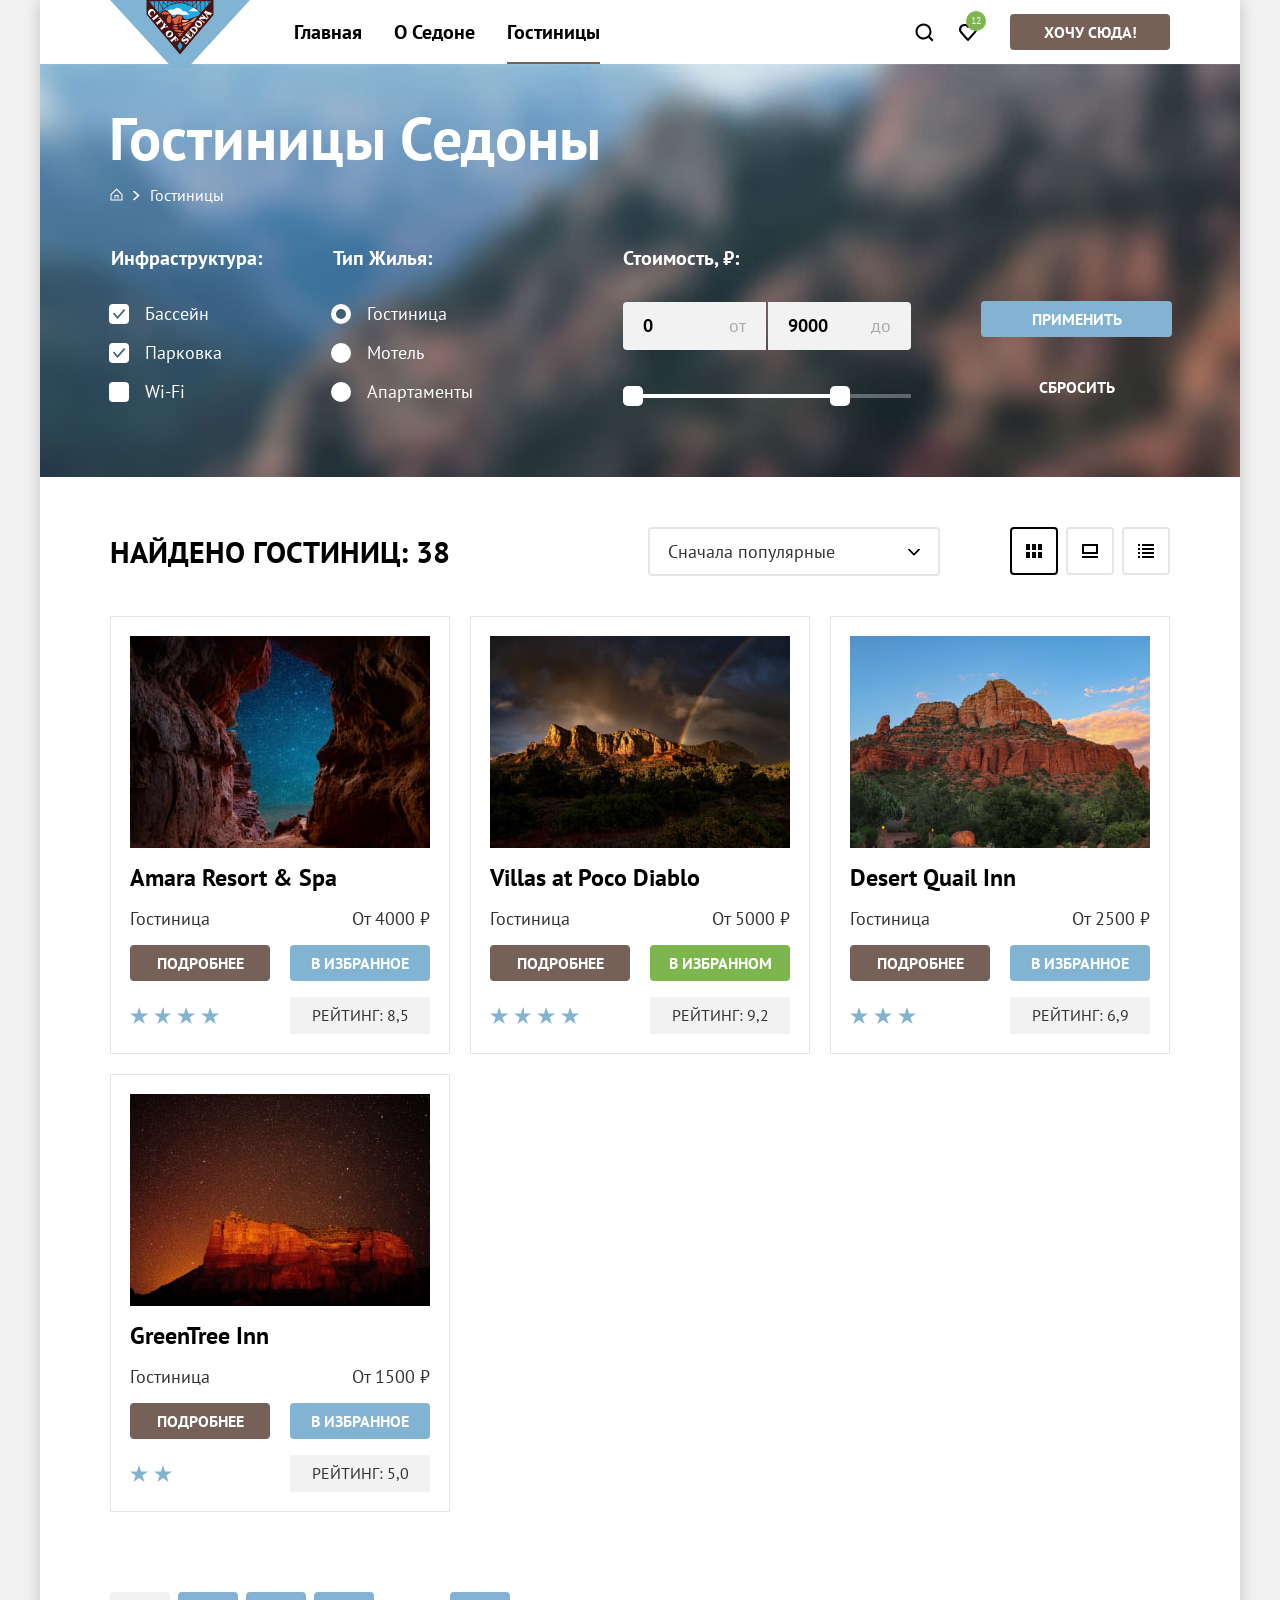
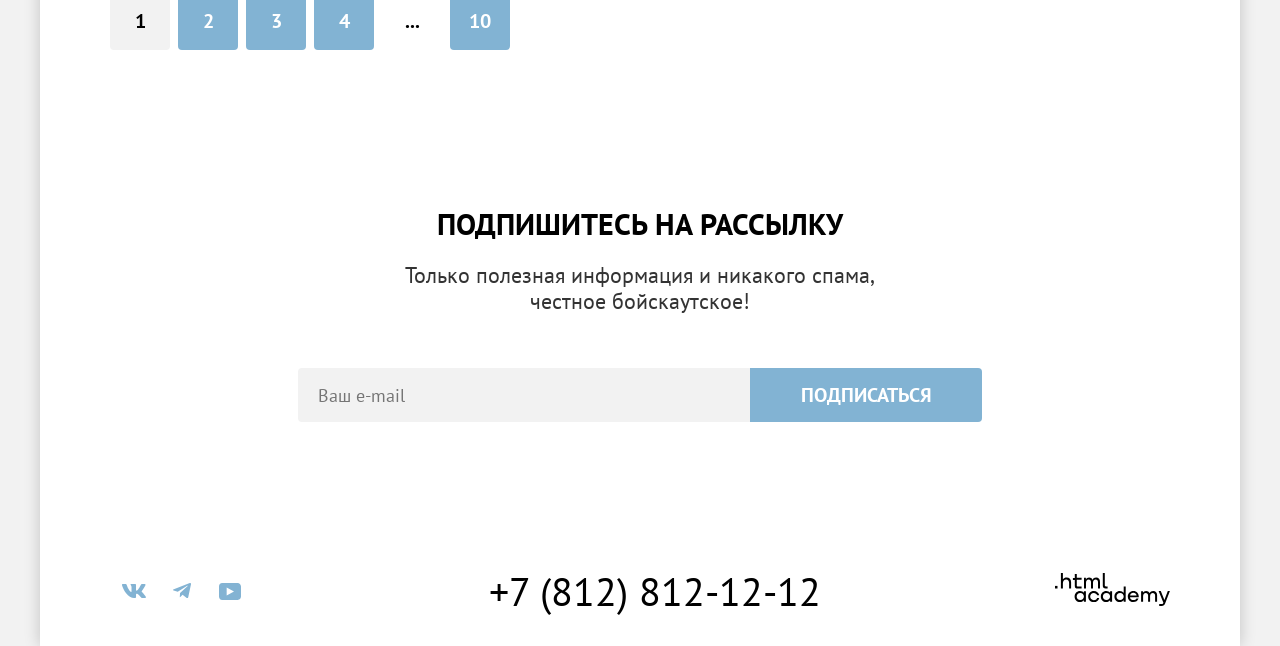
==== commit 39df9b13: "исправляет ошибки кода" ====
--- a/catalog.html
+++ b/catalog.html
@@ -281,7 +281,7 @@
           </form>
         </section>
       </main>
-      <footer class="page-footer" data-test="footer" data-test="footer">
+      <footer class="page-footer" data-test="footer">
         <section class="footer-social">
           <h2 class="visually-hidden">Мы в социальных сетях</h2>
           <ul class="footer-social-list">
--- a/styles/styles.css
+++ b/styles/styles.css
@@ -407,7 +407,7 @@
 
 .advantages-conteiner-light {
   width: 400px;
-  padding: 104px 85px;
+  padding: 103px 85px;
   text-align: center;
   background-color: #82b3d3;
 }
@@ -415,7 +415,7 @@
 .advantages-title,
 .services-title {
   margin: 0;
-  padding: 0 25px 30px 25px;
+  padding: 0 25px 30px 24px;
   font-size: 24px;
   line-height: 28px;
   font-weight: 700;
@@ -446,7 +446,7 @@
 .advantages-description,
 .services-description {
   margin: 0;
-  margin-top: 30px;
+  margin-top: 31px;
   color: #333333;
 }
 
@@ -564,7 +564,7 @@
 }
 
 .subscription-form input {
-  padding: 14px 345px 14px 20px;
+  padding: 16px 345px 14px 20px;
   width: 452px;
   font-family: "PT Sans", sans-serif;
   font-size: 18px;
@@ -1013,7 +1013,7 @@
 
 .select-control {
   margin-right: 70px;
-  padding: 12px 52px 12px 20px;
+  padding: 11px 52px 12px 18px;
   width: 292px;
   height: 49px;
   font-family: "PT Sans", sans-serif;
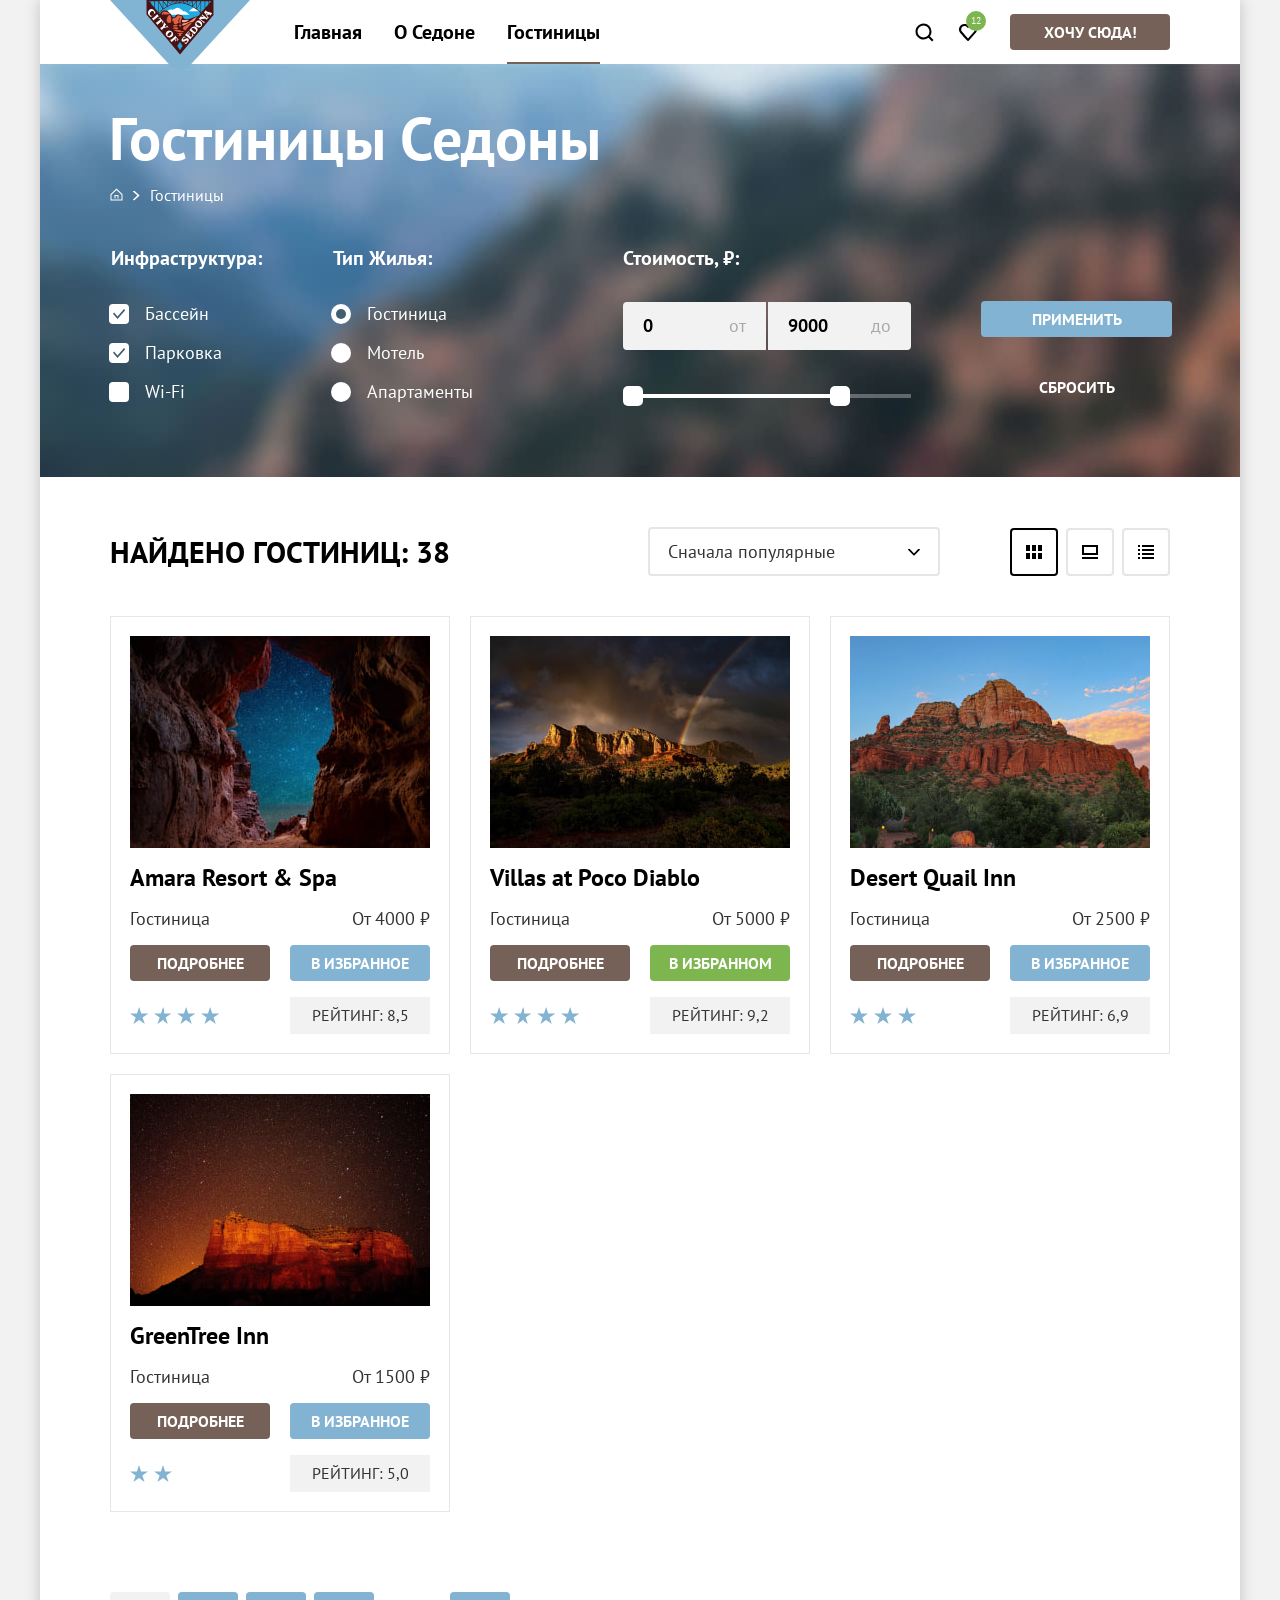
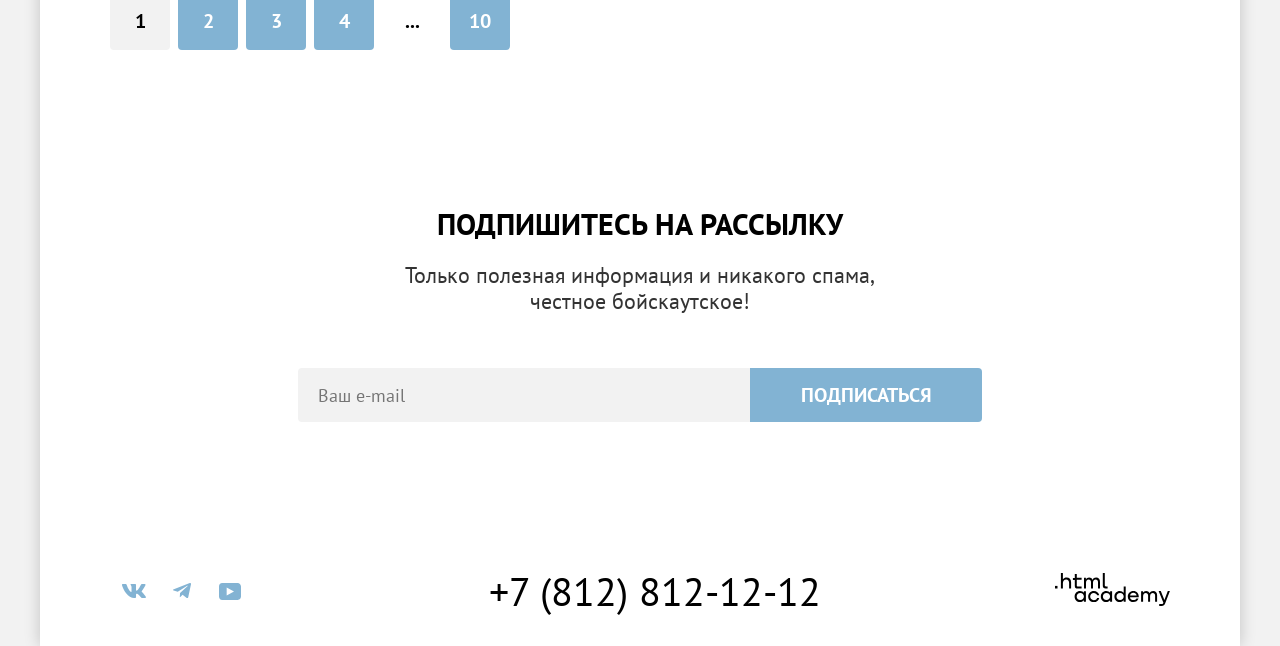
==== commit d7358863: "исправляет замечания после проверки" ====
--- a/catalog.html
+++ b/catalog.html
@@ -167,15 +167,17 @@
                 <option value="expensive">Сначала дорогие</option>
               </select>
             </div>
-            <a href="" class="view-link title-icon view-link-current">
+            <div class="view-link-wrapper">
+            <a href="catalog.html?view=tile" class="view-link title-icon view-link-current">
               <span class="visually-hidden">Показать иконки</span>
             </a>
-            <a href="#" class="view-link list-icon">
+            <a href="catalog.html?view=card" class="view-link list-icon">
               <span class="visually-hidden">Показать карточки</span>
             </a>
-            <a href="#" class="view-link card-icon">
+            <a href="catalog.html?view=list" class="view-link card-icon">
               <span class="visually-hidden">Показать список</span>
             </a>
+            </div>
           </div>
           <h2 class="visually-hidden">Список гостиниц</h2>
           <ul class="product-list">
--- a/styles/styles.css
+++ b/styles/styles.css
@@ -135,8 +135,8 @@
   padding: 5px;
   font-size: 10px;
   line-height: 10px;
-  color: rgba(255, 255, 255, 1);
-  background-color: rgba(125, 181, 79, 1);
+  color: #ffffff;
+  background-color: #7db54f;
   border-radius: 10px;
 }
 
@@ -335,7 +335,7 @@
 }
 
 .hero-title {
-margin-left: 20px;
+  margin-left: 20px;
 }
 
 .title-light {
@@ -760,7 +760,7 @@
 
 .price-field {
   position: relative;
-  }
+}
 
 .input-min {
   border-top-left-radius: 4px;
@@ -772,8 +772,8 @@
   border-bottom-right-radius: 4px;
 }
 
-input::-webkit-outer-spin-button,
-input::-webkit-inner-spin-button {
+.price-input::-webkit-outer-spin-button,
+.price-input::-webkit-inner-spin-button {
   -webkit-appearance: none;
   margin: 0;
 }
@@ -793,6 +793,7 @@
 
 .catalog-sorting {
   display: flex;
+  align-items: center;
   flex-wrap: wrap;
   padding: 0;
   margin-bottom: 40px;
@@ -817,7 +818,7 @@
 }
 
 .control-input[type="checkbox"]:hover + .control-mark {
-opacity: 0.6;
+  opacity: 0.6;
 }
 
 .control-input[type="checkbox"]:focus + .control-mark {
@@ -825,6 +826,10 @@
 }
 
 .control-input[type="checkbox"]:active + .control-mark {
+  opacity: 0.3;
+}
+
+.control-input[type="checkbox"]:disabled + .control-mark {
   opacity: 0.3;
 }
 
@@ -835,13 +840,13 @@
   top: 50%;
   left: 50%;
   transform: translate(-50%, -50%);
-  background: url(../images/check-mark.svg);
+  background: url("../images/check-mark.svg");
   background-repeat: no-repeat;
   content: "";
 }
 
 .control-input[type="radio"]:hover + .control-mark {
-opacity: 0.6;
+  opacity: 0.6;
 }
 
 .control-input[type="radio"]:focus + .control-mark {
@@ -849,6 +854,10 @@
 }
 
 .control-input[type="radio"]:active + .control-mark {
+  opacity: 0.3;
+}
+
+.control-input[type="radio"]:disabled + .control-mark {
   opacity: 0.3;
 }
 
@@ -933,10 +942,6 @@
 .view-link:hover,
 .view-link:active {
   border-color: #000000;
-}
-
-.view-link:not(:last-child) {
-  margin-right: 8px;
 }
 
 .title-icon {
@@ -998,7 +1003,7 @@
   color: #000000;
   background-color: #f2f2f2;
   border: 0;
-  }
+}
 
 .price-input-title {
   position: absolute;
@@ -1041,7 +1046,14 @@
 
 .select-wrapper {
   position: relative;
-  }
+}
+
+.view-link-wrapper {
+  display: flex;
+  max-width: 160px;
+  flex-wrap: wrap;
+  gap: 8px;
+}
 
 .select-control:hover,
 .select-control:focus {
@@ -1072,7 +1084,7 @@
 }
 
 .product-type {
- color: #333333;
+  color: #333333;
   margin: 0;
 }
 
@@ -1175,7 +1187,7 @@
   display: inline-block;
   padding: 10px 4px;
   min-width: 60px;
-    text-align: center;
+  text-align: center;
   font-family: "PT Sans", sans-serif;
   font-size: 20px;
   line-height: 36px;
@@ -1228,7 +1240,7 @@
 
 .subscription-first-page {
   color: #ffffff;
-  background-color: #82b3d3;
+  background-color: #4d6357;
   background-image: url("../images/subscribe-background.jpg");
   background-size: cover;
   background-repeat: no-repeat;
@@ -1238,7 +1250,7 @@
 .catalog-products {
   padding: 35px 69px 58px;
   color: #ffffff;
-  background-color: #82b3d3;
+  background-color: #4d6357;
   background-image: url("../images/filter-background.jpg");
   background-size: cover;
   background-repeat: no-repeat;
@@ -1406,6 +1418,12 @@
   cursor: pointer;
 }
 
+.modal-form-input::-webkit-outer-spin-button,
+.modal-form-input::-webkit-inner-spin-button {
+  -webkit-appearance: none;
+  margin: 0;
+}
+
 .plus,
 .minus {
   position: relative;
@@ -1414,6 +1432,7 @@
   border: none;
   width: 40px;
   height: 48px;
+  background-color: #f2f2f2;
   cursor: pointer;
 }
 
@@ -1507,7 +1526,8 @@
   font-size: 16px;
   line-height: 20px;
   color: #ffffff;
-  transform: translate(-50%) translate(-12px);
+  left: 50%;
+  transform: translateX(-50%);
   border-radius: 10px;
   background-color: #333333;
   box-shadow: 0 15px 30px 0 rgba(0, 0, 0, 0.3);
